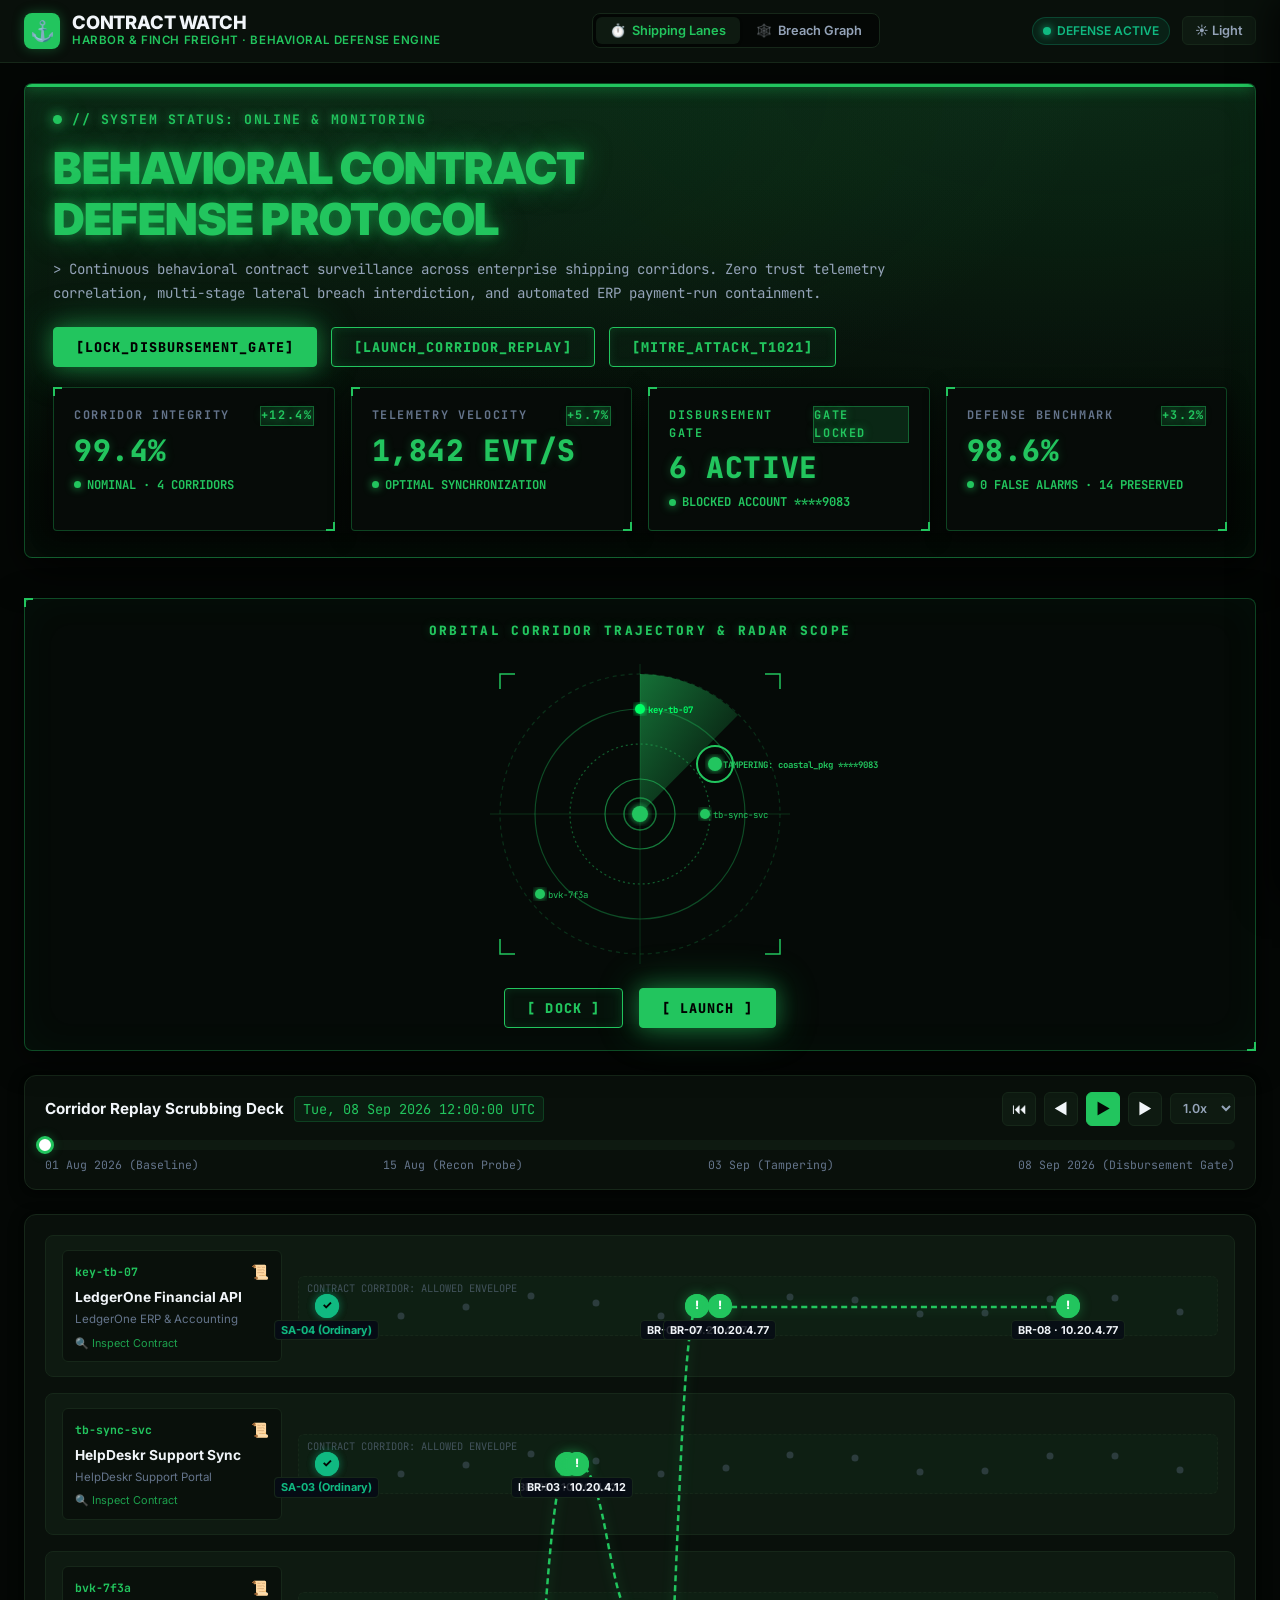
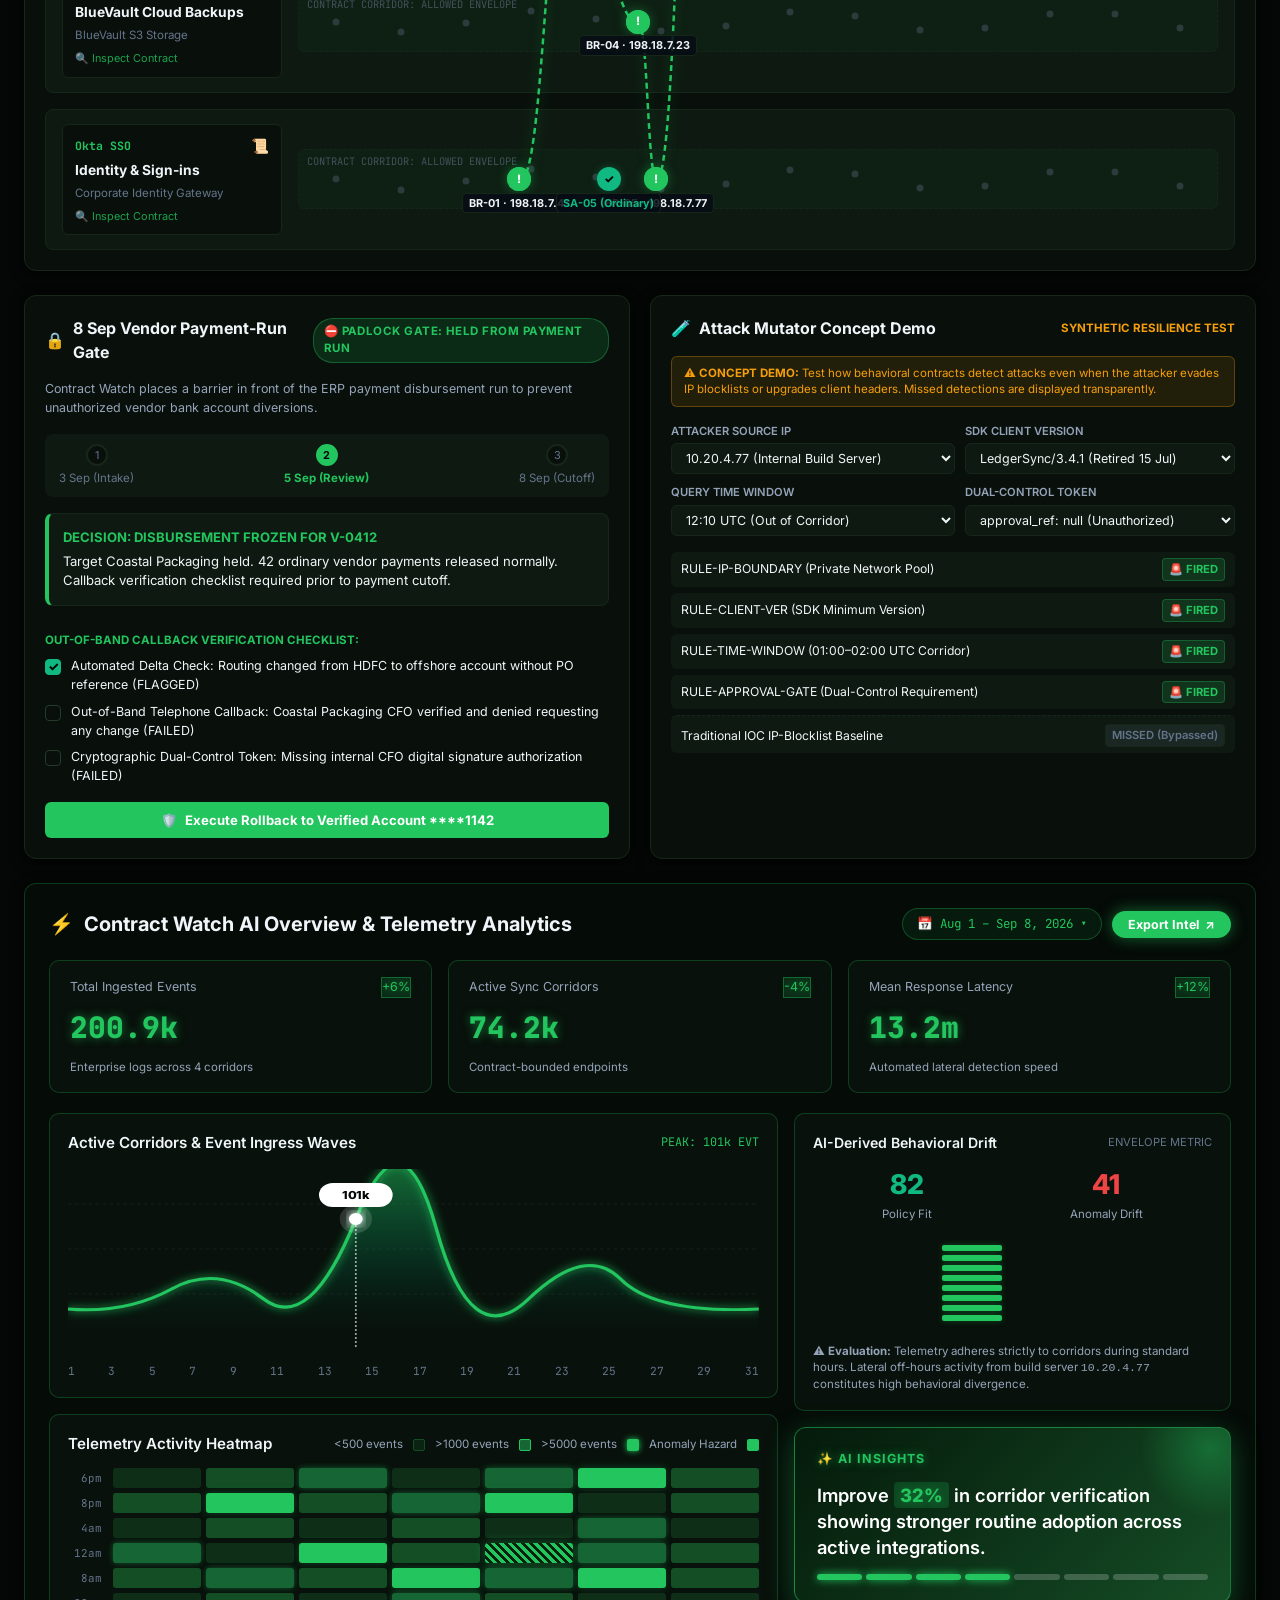
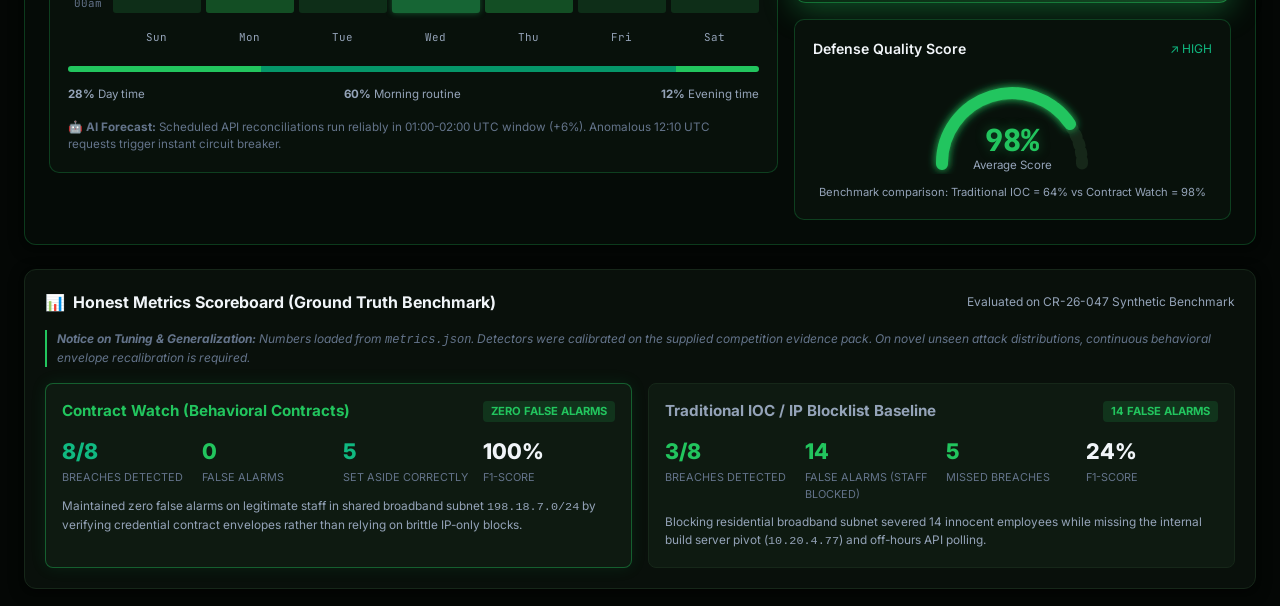
==== index.html @ 4ad4419d "Enhance frontend dashboard with cyber HUD, orbital radar, tactical graph, and refined neon green aes" ====
<!DOCTYPE html>
<html lang="en" data-theme="dark">
<head>
  <meta charset="UTF-8">
  <meta name="viewport" content="width=device-width, initial-scale=1.0">
  <title>Contract Watch — Harbor & Finch Freight Defense System</title>
  <link rel="stylesheet" href="styles.css">
  <link rel="preconnect" href="https://fonts.googleapis.com">
  <link rel="preconnect" href="https://fonts.gstatic.com" crossorigin>
  <link href="https://fonts.googleapis.com/css2?family=Inter:wght@400;500;600;700;800&family=JetBrains+Mono:wght@500;700;800&display=swap" rel="stylesheet">
</head>
<body>

  <!-- Masthead Navigation -->
  <header class="masthead" role="banner">
    <div class="brand-section">
      <div class="brand-crest" aria-hidden="true">⚓</div>
      <div class="brand-text">
        <h1>CONTRACT WATCH</h1>
        <p>Harbor &amp; Finch Freight · Behavioral Defense Engine</p>
      </div>
    </div>

    <div class="masthead-center">
      <div class="view-toggle-group" role="group" aria-label="Investigation View Mode">
        <button id="btn-view-timeline" class="view-toggle-btn active" aria-pressed="true">
          <span>⏱️</span> Shipping Lanes
        </button>
        <button id="btn-view-graph" class="view-toggle-btn" aria-pressed="false">
          <span>🕸️</span> Breach Graph
        </button>
      </div>
    </div>

    <div class="masthead-right">
      <div class="status-pill" title="Defense Engine actively monitoring shipping corridors">
        <span class="beacon-pulse" aria-hidden="true"></span>
        <span>DEFENSE ACTIVE</span>
      </div>
      <button id="btn-theme-toggle" class="tool-btn" title="Toggle Light / Dark Theme [Key: T]" aria-label="Toggle Theme">
        ☀️ Light
      </button>
    </div>
  </header>

  <!-- Main Workspace -->
  <main class="app-container" role="main">

    <!-- 1. CYBER HERO BANNER (Image 2 Inspiration) -->
    <section class="cyber-hero-banner" aria-label="System Defense Overview">
      <div class="cyber-status-line">
        <span class="cyber-status-pulse"></span>
        <span>// SYSTEM STATUS: ONLINE &amp; MONITORING</span>
      </div>
      <h2 class="cyber-hero-title">
        <span class="neon-green-text">BEHAVIORAL CONTRACT</span><br>
        <span class="neon-green-text">DEFENSE PROTOCOL</span>
      </h2>
      <p class="cyber-hero-desc">
        &gt; Continuous behavioral contract surveillance across enterprise shipping corridors. Zero trust telemetry correlation, multi-stage lateral breach interdiction, and automated ERP payment-run containment.
      </p>
      <div class="cyber-hero-actions">
        <button id="hero-btn-lockdown" class="cyber-btn cyber-btn-launch" title="Isolate Corridors &amp; Lock Disbursement Gate">
          [LOCK_DISBURSEMENT_GATE]
        </button>
        <button id="hero-btn-launch-replay" class="cyber-btn cyber-btn-dock" title="Launch Automated Temporal Replay">
          [LAUNCH_CORRIDOR_REPLAY]
        </button>
        <button id="hero-btn-view-matrix" class="cyber-btn cyber-btn-dock" title="View MITRE ATT&amp;CK Mapping">
          [MITRE_ATTACK_T1021]
        </button>
      </div>

      <!-- 2. TOP TELEMETRY HUD GRID (Exact Pure Neon Green Inspiration) -->
      <div class="hud-telemetry-grid">
        <!-- Card 1: Corridor Integrity -->
        <div class="hud-card hud-bracket-card">
          <div class="hud-label">
            <span>CORRIDOR INTEGRITY</span>
            <span class="kpi-trend-pill positive">+12.4%</span>
          </div>
          <div class="hud-value neon-glow-green" id="hud-val-integrity">99.4%</div>
          <div class="hud-subtext" style="color:#22C55E;">
            <span class="hud-dot nominal"></span> NOMINAL · 4 CORRIDORS
          </div>
        </div>

        <!-- Card 2: Velocity / Telemetry Throughput -->
        <div class="hud-card hud-bracket-card">
          <div class="hud-label">
            <span>TELEMETRY VELOCITY</span>
            <span class="kpi-trend-pill positive">+5.7%</span>
          </div>
          <div class="hud-value neon-glow-green" id="hud-val-velocity">1,842 EVT/S</div>
          <div class="hud-subtext" style="color:#22C55E;">
            <span class="hud-dot optimal"></span> OPTIMAL SYNCHRONIZATION
          </div>
        </div>

        <!-- Card 3: Disbursement Gate (Neon Green Alert) -->
        <div class="hud-card hud-bracket-card alert-card">
          <div class="hud-label">
            <span style="color:#22C55E;">DISBURSEMENT GATE</span>
            <span class="kpi-trend-pill negative" id="hud-gate-pill">LOCKED</span>
          </div>
          <div class="hud-value neon-glow-green" id="hud-val-crew">HOLD 8 SEP</div>
          <div class="hud-subtext" style="color:#22C55E;">
            <span class="hud-dot alert"></span> BLOCKED ACCOUNT ****9083
          </div>
        </div>

        <!-- Card 4: Defense Benchmark Score -->
        <div class="hud-card hud-bracket-card">
          <div class="hud-label">
            <span>DEFENSE BENCHMARK</span>
            <span class="kpi-trend-pill positive">+3.2%</span>
          </div>
          <div class="hud-value neon-glow-green" id="hud-val-score">98.6%</div>
          <div class="hud-subtext" style="color:#22C55E;">
            <span class="hud-dot nominal"></span> 0 FALSE ALARMS · 14 PRESERVED
          </div>
        </div>
      </div>
    </section>

    <!-- 3. CENTER ORBITAL TRAJECTORY RADAR SCOPE (Image 1 Inspiration) -->
    <section class="orbital-scope-panel hud-bracket-card" aria-label="Orbital Trajectory Radar">
      <div class="orbital-scope-title">ORBITAL CORRIDOR TRAJECTORY &amp; RADAR SCOPE</div>
      <div class="orbital-scope-canvas-wrap">
        <svg class="orbital-radar-svg" viewBox="0 0 320 320">
          <defs>
            <linearGradient id="radar-sweep-grad" x1="0%" y1="0%" x2="100%" y2="100%">
              <stop offset="0%" stop-color="rgba(34, 197, 94, 0.55)" />
              <stop offset="100%" stop-color="rgba(34, 197, 94, 0.0)" />
            </linearGradient>
            <filter id="radar-glow" x="-20%" y="-20%" width="140%" height="140%">
              <feGaussianBlur stdDeviation="3" result="blur" />
              <feComposite in="SourceGraphic" in2="blur" operator="over" />
            </filter>
          </defs>

          <!-- Concentric radar range rings -->
          <circle cx="160" cy="160" r="140" fill="none" stroke="rgba(34, 197, 94, 0.2)" stroke-width="1.2" stroke-dasharray="4 4" />
          <circle cx="160" cy="160" r="105" fill="none" stroke="rgba(34, 197, 94, 0.35)" stroke-width="1.2" />
          <circle cx="160" cy="160" r="70" fill="none" stroke="rgba(34, 197, 94, 0.45)" stroke-width="1.2" stroke-dasharray="2 3" />
          <circle cx="160" cy="160" r="35" fill="none" stroke="rgba(34, 197, 94, 0.6)" stroke-width="1.2" />

          <!-- Crosshairs -->
          <line x1="160" y1="10" x2="160" y2="310" stroke="rgba(34, 197, 94, 0.2)" stroke-width="1" />
          <line x1="10" y1="160" x2="310" y2="160" stroke="rgba(34, 197, 94, 0.2)" stroke-width="1" />

          <!-- Corner bracket crosshairs -->
          <path d="M 20 35 L 20 20 L 35 20" fill="none" stroke="#22C55E" stroke-width="1.5" />
          <path d="M 300 35 L 300 20 L 285 20" fill="none" stroke="#22C55E" stroke-width="1.5" />
          <path d="M 20 285 L 20 300 L 35 300" fill="none" stroke="#22C55E" stroke-width="1.5" />
          <path d="M 300 285 L 300 300 L 285 300" fill="none" stroke="#22C55E" stroke-width="1.5" />

          <!-- Rotating Radar Sweep Beam -->
          <g class="radar-sweep-beam">
            <path d="M 160 160 L 160 20 A 140 140 0 0 1 258 61 Z" fill="url(#radar-sweep-grad)" />
          </g>

          <!-- Center Core Protected Node -->
          <circle cx="160" cy="160" r="8" fill="#22C55E" filter="url(#radar-glow)" />
          <circle cx="160" cy="160" r="16" fill="none" stroke="#22C55E" stroke-width="1.5" opacity="0.6">
            <animate attributeName="r" values="12;24;12" dur="3s" repeatCount="indefinite" />
            <animate attributeName="opacity" values="0.8;0.1;0.8" dur="3s" repeatCount="indefinite" />
          </circle>

          <!-- Orbiting Corridors -->
          <!-- LedgerOne Satellite (Orbit r=105) -->
          <g id="radar-node-ledgerone" transform="translate(160, 55)">
            <circle cx="0" cy="0" r="5" fill="#00FF66" filter="url(#radar-glow)" />
            <text x="8" y="4" fill="#00FF66" font-size="9" font-family="'JetBrains Mono', monospace" font-weight="700">key-tb-07</text>
          </g>
          <!-- HelpDeskr Satellite (Orbit r=70) -->
          <g id="radar-node-helpdeskr" transform="translate(225, 160)">
            <circle cx="0" cy="0" r="5" fill="#22C55E" filter="url(#radar-glow)" />
            <text x="8" y="4" fill="#22C55E" font-size="9" font-family="'JetBrains Mono', monospace">tb-sync-svc</text>
          </g>
          <!-- BlueVault Satellite (Orbit r=140) -->
          <g id="radar-node-bluevault" transform="translate(60, 240)">
            <circle cx="0" cy="0" r="5" fill="#22C55E" filter="url(#radar-glow)" />
            <text x="8" y="4" fill="#22C55E" font-size="9" font-family="'JetBrains Mono', monospace">bvk-7f3a</text>
          </g>
          <!-- Anomaly / Threat blip (Red) -->
          <g id="radar-threat-blip" transform="translate(235, 110)">
            <circle cx="0" cy="0" r="6" fill="#22C55E" filter="url(#radar-glow)" />
            <circle cx="0" cy="0" r="12" fill="none" stroke="#22C55E" stroke-width="1.5">
              <animate attributeName="r" values="6;16;6" dur="1.5s" repeatCount="indefinite" />
            </circle>
            <text x="8" y="4" fill="#22C55E" font-size="9" font-family="'JetBrains Mono', monospace" font-weight="700">THREAT: 10.20.4.77</text>
          </g>
        </svg>
      </div>
      <!-- Bottom HUD Action Buttons matching Image 1 -->
      <div class="orbital-hud-actions">
        <button id="btn-radar-dock" class="cyber-btn cyber-btn-dock" title="Isolate Corridors &amp; Lock Payment Gate">[ DOCK ]</button>
        <button id="btn-radar-launch" class="cyber-btn cyber-btn-launch" title="Launch Automated Temporal Replay">[ LAUNCH ]</button>
      </div>
    </section>

    <!-- 4. REPLAY CONTROL DECK -->
    <section class="control-deck" aria-label="Temporal Replay Deck">
      <div class="deck-header">
        <div class="deck-title-group">
          <span class="deck-title">Corridor Replay Scrubbing Deck</span>
          <span id="replay-timestamp-val" class="deck-timestamp">Loading timeline...</span>
        </div>

        <div class="deck-actions">
          <button id="btn-rewind" class="deck-btn" title="Rewind to start" aria-label="Rewind">⏮</button>
          <button id="btn-step-back" class="deck-btn" title="Step backward [Left Arrow]" aria-label="Step Back">◀</button>
          <button id="btn-play-pause" class="deck-btn primary" title="Play/Pause [Space]" aria-label="Play Replay">▶</button>
          <button id="btn-step-fwd" class="deck-btn" title="Step forward [Right Arrow]" aria-label="Step Forward">▶</button>
          <select id="speed-select" class="speed-select" title="Replay Speed Multiplier" aria-label="Speed">
            <option value="0.5">0.5x</option>
            <option value="1" selected>1.0x</option>
            <option value="2">2.0x</option>
            <option value="4">4.0x</option>
          </select>
        </div>
      </div>

      <!-- Scrubber Bar -->
      <div class="scrubber-container">
        <div id="scrubber-track" class="scrubber-track" role="slider" aria-label="Replay Timeline Scrubber" aria-valuemin="0" aria-valuemax="100" aria-valuenow="100">
          <div id="scrubber-progress" class="scrubber-progress">
            <div class="scrubber-handle"></div>
          </div>
        </div>
        <div class="scrubber-labels">
          <span>01 Aug 2026 (Baseline)</span>
          <span>15 Aug (Recon Probe)</span>
          <span>03 Sep (Tampering)</span>
          <span>08 Sep 2026 (Disbursement Gate)</span>
        </div>
      </div>
    </section>

    <!-- VIEW 1: SHIPPING LANES TIMELINE -->
    <div id="lanes-view-wrapper" class="lanes-view-wrapper">
      <section id="shipping-lanes-board" class="shipping-lanes-board" aria-label="Credential Shipping Corridors">
        <!-- Dynamic Causal Chain SVG overlay -->
        <svg id="causal-chain-svg" class="causal-chain-svg" aria-hidden="true"></svg>

        <!-- 4 Shipping Lanes Container -->
        <div id="lanes-container" style="display:flex; flex-direction:column; gap:16px;">
          <!-- Dynamically populated by app.js -->
        </div>
      </section>
    </div>

    <!-- VIEW 2: CROSS-SYSTEM BREACH GRAPH (Upgraded with Image 3 Tactical HUD) -->
    <section id="graph-view-wrapper" class="graph-view-wrapper" aria-label="Cross-System Breach Graph">
      <div class="graph-header">
        <div>
          <h2 style="font-size:1.05rem; font-weight:700;">Tactical Breach &amp; Causal Correlation Graph</h2>
          <p style="font-size:0.78rem; color:var(--text-secondary);">Interactive topological constellation showing lateral pivots across internal build servers, leaked support credentials, and ERP database targets.</p>
        </div>
        <div class="graph-legend">
          <div class="legend-item">
            <div class="legend-swatch" style="background-color:var(--status-breach);"></div>
            <span>Critical Violation</span>
          </div>
          <div class="legend-item">
            <div class="legend-swatch" style="background-color:var(--status-warning);"></div>
            <span>High Severity</span>
          </div>
          <div class="legend-item">
            <div class="legend-swatch" style="background-color:#243B29; border-top:1px dashed #243B29;"></div>
            <span>Causal Link</span>
          </div>
        </div>
      </div>

      <!-- Tactical Constellation Graph Canvas (Image 3) -->
      <div class="tactical-graph-wrapper">
        <!-- Floating Tactical HUD Card (Top Left) -->
        <div class="graph-hud-card">
          <div class="graph-hud-icon">🎯</div>
          <div>
            <div class="graph-hud-stat">1842 events</div>
            <div class="graph-hud-detail">Suspicious lateral movement · Mapped to MITRE ATT&amp;CK T1021</div>
          </div>
        </div>

        <!-- Floating Tactical HUD Controls (Right Side) -->
        <div class="graph-hud-controls">
          <button class="graph-ctrl-btn" id="btn-graph-layers" title="Toggle Layer Visibility">📑</button>
          <button class="graph-ctrl-btn" id="btn-graph-zoom-in" title="Zoom In">+</button>
          <button class="graph-ctrl-btn" id="btn-graph-zoom-out" title="Zoom Out">-</button>
          <button class="graph-ctrl-btn" id="btn-graph-reset" title="Recenter Tactical Scope">⛶</button>
        </div>

        <!-- Bottom Left Target Reticle Button -->
        <button class="graph-target-btn" id="btn-graph-reticle" title="Lock Target on Exfiltration Pivot">🎯</button>

        <!-- Dynamic Graph SVG -->
        <svg id="graph-canvas-svg" class="tactical-graph-canvas"></svg>
      </div>
    </section>

    <!-- INTERACTIVE MODULES GRID: PAYMENT GATE & ATTACK MUTATOR -->
    <div class="modules-grid">

      <!-- 1. Payment-Run Padlock Gate Simulator -->
      <section class="gate-simulator-card" aria-label="Vendor Payment Gate Simulator">
        <div class="card-title-bar">
          <h2><span>🔒</span> 8 Sep Vendor Payment-Run Gate</h2>
          <span id="gate-status-badge" class="gate-badge-locked">⛔ GATE LOCKED</span>
        </div>

        <p style="font-size:0.78rem; color:var(--text-secondary);">
          Contract Watch places a barrier in front of the ERP payment disbursement run to prevent unauthorized vendor bank account diversions.
        </p>

        <!-- Gate Stepper -->
        <div class="gate-stepper">
          <div class="step-node" data-step="0">
            <div class="step-circle">1</div>
            <span>3 Sep (Intake)</span>
          </div>
          <div class="step-node active" data-step="1">
            <div class="step-circle">2</div>
            <span>5 Sep (Review)</span>
          </div>
          <div class="step-node" data-step="2">
            <div class="step-circle">3</div>
            <span>8 Sep (Cutoff)</span>
          </div>
        </div>

        <!-- Decision Box -->
        <div id="gate-decision-box" class="gate-decision-box held">
          <!-- Populated dynamically -->
        </div>

        <!-- Callback Verification Checklist -->
        <div class="checklist-group">
          <span style="font-size:0.72rem; font-weight:700; color:var(--lane-ledgerone); text-transform:uppercase;">
            Out-of-Band Callback Verification Checklist:
          </span>

          <div class="check-item checked" data-check="check1">
            <div class="check-box">✓</div>
            <div>Automated Delta Check: Routing changed from HDFC to offshore account without PO reference (FLAGGED)</div>
          </div>

          <div class="check-item" data-check="check2">
            <div class="check-box"></div>
            <div>Out-of-Band Telephone Callback: Coastal Packaging CFO verified and denied requesting any change (FAILED)</div>
          </div>

          <div class="check-item" data-check="check3">
            <div class="check-box"></div>
            <div>Cryptographic Dual-Control Token: Missing internal CFO digital signature authorization (FAILED)</div>
          </div>
        </div>

        <button id="btn-rollback" class="rollback-btn" title="Revert Coastal Packaging to verified account ****1142">
          <span>🛡️</span> Execute Rollback to Verified Account ****1142
        </button>
      </section>

      <!-- 2. Attack Mutator Concept Demo -->
      <section class="mutator-card" aria-label="Attack Mutator Concept Demo">
        <div class="card-title-bar">
          <h2><span>🧪</span> Attack Mutator Concept Demo</h2>
          <span style="font-size:0.72rem; font-weight:700; color:var(--status-warning);">SYNTHETIC RESILIENCE TEST</span>
        </div>

        <div class="mutator-disclaimer">
          ⚠️ <b>CONCEPT DEMO:</b> Test how behavioral contracts detect attacks even when the attacker evades IP blocklists or upgrades client headers. Missed detections are displayed transparently.
        </div>

        <!-- Mutator Controls Grid -->
        <div class="mutator-controls-grid">
          <div class="control-field">
            <label for="mut-ip">Attacker Source IP</label>
            <select id="mut-ip">
              <option value="10.20.4.77" selected>10.20.4.77 (Internal Build Server)</option>
              <option value="198.18.7.77">198.18.7.77 (Shared Broadband)</option>
              <option value="203.0.113.5">203.0.113.5 (Novel External IP)</option>
              <option value="10.20.4.12">10.20.4.12 (Legitimate Sync Host)</option>
            </select>
          </div>

          <div class="control-field">
            <label for="mut-ver">SDK Client Version</label>
            <select id="mut-ver">
              <option value="3.4.1" selected>LedgerSync/3.4.1 (Retired 15 Jul)</option>
              <option value="4.2.0">LedgerSync/4.2.0 (Latest Compliant)</option>
            </select>
          </div>

          <div class="control-field">
            <label for="mut-time">Query Time Window</label>
            <select id="mut-time">
              <option value="12:10" selected>12:10 UTC (Out of Corridor)</option>
              <option value="01:30">01:30 UTC (Inside 01:00-02:00 Window)</option>
            </select>
          </div>

          <div class="control-field">
            <label for="mut-app">Dual-Control Token</label>
            <select id="mut-app">
              <option value="null" selected>approval_ref: null (Unauthorized)</option>
              <option value="APP-9912">approval_ref: APP-9912 (Approved)</option>
            </select>
          </div>
        </div>

        <!-- Detector Matrix Output -->
        <div id="mutator-matrix" class="detector-matrix">
          <!-- Populated dynamically -->
        </div>
      </section>

    </div>

    <!-- 5. ADVANCED AI OVERVIEW & CORRIDOR DEFENSE ANALYTICS (Image 4 Inspiration) -->
    <section class="analytics-dashboard-section" aria-label="AI Overview &amp; Corridor Analytics">
      <!-- Top Analytics Bar -->
      <div class="analytics-top-bar">
        <div class="analytics-title">
          <span>⚡</span> Contract Watch AI Overview &amp; Telemetry Analytics
        </div>
        <div class="analytics-top-actions">
          <span class="analytics-date-pill">📅 Aug 1 – Sep 8, 2026 ▾</span>
          <button class="analytics-share-btn" id="btn-export-intel" title="Export Security Intelligence Report">
            <span>Export Intel</span> ↗
          </button>
        </div>
      </div>

      <!-- 3 KPI Cards -->
      <div class="analytics-kpi-row">
        <div class="kpi-card">
          <div class="kpi-card-header">
            <span>Total Ingested Events</span>
            <span class="kpi-trend-pill positive">+6%</span>
          </div>
          <div class="kpi-val">200.9k</div>
          <div style="font-size:0.72rem; color:var(--text-secondary);">Enterprise logs across 4 corridors</div>
        </div>

        <div class="kpi-card">
          <div class="kpi-card-header">
            <span>Active Sync Corridors</span>
            <span class="kpi-trend-pill negative">-4%</span>
          </div>
          <div class="kpi-val">74.2k</div>
          <div style="font-size:0.72rem; color:var(--text-secondary);">Contract-bounded endpoints</div>
        </div>

        <div class="kpi-card">
          <div class="kpi-card-header">
            <span>Mean Response Latency</span>
            <span class="kpi-trend-pill positive">+12%</span>
          </div>
          <div class="kpi-val">13.2m</div>
          <div style="font-size:0.72rem; color:var(--text-secondary);">Automated lateral detection speed</div>
        </div>
      </div>

      <!-- Main Analytics Grid -->
      <div class="analytics-main-grid">
        <!-- Left Column: Wave Chart & Heatmap -->
        <div style="display:flex; flex-direction:column; gap:16px;">
          <!-- Glowing Area / Spline Wave Chart -->
          <div class="wave-chart-card">
            <div class="chart-header">
              <h3>Active Corridors &amp; Event Ingress Waves</h3>
              <span style="font-size:0.74rem; color:var(--lane-ledgerone); font-family:var(--font-mono);">PEAK: 101k EVT</span>
            </div>
            <div class="wave-svg-container" id="wave-chart-container">
              <svg width="100%" height="100%" viewBox="0 0 600 180" preserveAspectRatio="none">
                <defs>
                  <linearGradient id="waveGradient" x1="0" y1="0" x2="0" y2="1">
                    <stop offset="0%" stop-color="#22C55E" stop-opacity="0.5" />
                    <stop offset="60%" stop-color="#059669" stop-opacity="0.15" />
                    <stop offset="100%" stop-color="#09100B" stop-opacity="0.0" />
                  </linearGradient>
                  <filter id="neonGlow" x="-20%" y="-20%" width="140%" height="140%">
                    <feGaussianBlur stdDeviation="4" result="blur" />
                    <feComposite in="SourceGraphic" in2="blur" operator="over" />
                  </filter>
                </defs>
                <!-- Grid Lines -->
                <line x1="0" y1="35" x2="600" y2="35" stroke="rgba(255,255,255,0.06)" stroke-dasharray="3 3" />
                <line x1="0" y1="80" x2="600" y2="80" stroke="rgba(255,255,255,0.06)" stroke-dasharray="3 3" />
                <line x1="0" y1="125" x2="600" y2="125" stroke="rgba(255,255,255,0.06)" stroke-dasharray="3 3" />

                <!-- Filled Area -->
                <path d="M 0 140 Q 50 145, 90 120 T 170 130 T 250 50 T 320 60 T 400 130 T 480 110 T 600 140 L 600 180 L 0 180 Z" fill="url(#waveGradient)" />
                <!-- Neon Wave Line -->
                <path d="M 0 140 Q 50 145, 90 120 T 170 130 T 250 50 T 320 60 T 400 130 T 480 110 T 600 140" fill="none" stroke="#22C55E" stroke-width="3" filter="url(#neonGlow)" />

                <!-- Interactive Scrubber Node on Peak (101k) -->
                <g transform="translate(250, 50)">
                  <circle cx="0" cy="0" r="14" fill="rgba(255,255,255,0.15)" />
                  <circle cx="0" cy="0" r="6" fill="#FFFFFF" filter="url(#neonGlow)" />
                  <line x1="0" y1="6" x2="0" y2="130" stroke="#FFFFFF" stroke-width="1.5" stroke-dasharray="2 2" opacity="0.6" />
                  <!-- Tooltip Badge -->
                  <rect x="-32" y="-36" width="64" height="24" rx="12" fill="#FFFFFF" />
                  <text x="0" y="-20" fill="#040705" font-size="11" font-weight="800" text-anchor="middle" font-family="'Inter', sans-serif">101k</text>
                </g>
              </svg>
            </div>
            <div style="display:flex; justify-content:space-between; font-size:0.7rem; color:var(--text-muted); font-family:var(--font-mono);">
              <span>1</span><span>3</span><span>5</span><span>7</span><span>9</span><span>11</span><span>13</span><span>15</span><span>17</span><span>19</span><span>21</span><span>23</span><span>25</span><span>27</span><span>29</span><span>31</span>
            </div>
          </div>

          <!-- User Activity Heatmap Matrix -->
          <div class="heatmap-card">
            <div class="chart-header">
              <h3>Telemetry Activity Heatmap</h3>
              <div class="heatmap-legend-row" style="gap:10px;">
                <span>&lt;500 events</span>
                <div style="width:12px; height:12px; background:#0B2313; border:1px solid #164E24; border-radius:2px;"></div>
                <span>&gt;1000 events</span>
                <div style="width:12px; height:12px; background:#166534; border:1px solid #22C55E; border-radius:2px;"></div>
                <span>&gt;5000 events</span>
                <div style="width:12px; height:12px; background:#22C55E; box-shadow:0 0 6px #22C55E; border-radius:2px;"></div>
                <span>Anomaly Hazard</span>
                <div style="width:12px; height:12px; background:#22C55E; border-radius:2px;"></div>
              </div>
            </div>

            <!-- Heatmap Matrix Grid (6 times x 7 days) -->
            <div class="heatmap-grid" id="heatmap-grid-container">
              <!-- Row 1: 6pm -->
              <div class="heatmap-row-label">6pm</div>
              <div class="heatmap-cell lvl-1" title="Sun 6pm: 420 events"></div>
              <div class="heatmap-cell lvl-2" title="Mon 6pm: 1,120 events"></div>
              <div class="heatmap-cell lvl-3" title="Tue 6pm: 2,400 events"></div>
              <div class="heatmap-cell lvl-1" title="Wed 6pm: 510 events"></div>
              <div class="heatmap-cell lvl-3" title="Thu 6pm: 2,100 events"></div>
              <div class="heatmap-cell lvl-4" title="Fri 6pm: 4,800 events"></div>
              <div class="heatmap-cell lvl-2" title="Sat 6pm: 980 events"></div>

              <!-- Row 2: 8pm -->
              <div class="heatmap-row-label">8pm</div>
              <div class="heatmap-cell lvl-2" title="Sun 8pm: 890 events"></div>
              <div class="heatmap-cell lvl-4" title="Mon 8pm: 4,300 events"></div>
              <div class="heatmap-cell lvl-2" title="Tue 8pm: 1,400 events"></div>
              <div class="heatmap-cell lvl-3" title="Wed 8pm: 2,800 events"></div>
              <div class="heatmap-cell lvl-4" title="Thu 8pm: 4,900 events"></div>
              <div class="heatmap-cell lvl-1" title="Fri 8pm: 340 events"></div>
              <div class="heatmap-cell lvl-2" title="Sat 8pm: 1,100 events"></div>

              <!-- Row 3: 4am -->
              <div class="heatmap-row-label">4am</div>
              <div class="heatmap-cell lvl-1" title="Sun 4am: 120 events"></div>
              <div class="heatmap-cell lvl-2" title="Mon 4am: 800 events"></div>
              <div class="heatmap-cell lvl-1" title="Tue 4am: 250 events"></div>
              <div class="heatmap-cell lvl-2" title="Wed 4am: 780 events"></div>
              <div class="heatmap-cell lvl-1" title="Thu 4am: 190 events"></div>
              <div class="heatmap-cell lvl-3" title="Fri 4am: 2,200 events"></div>
              <div class="heatmap-cell lvl-1" title="Sat 4am: 110 events"></div>

              <!-- Row 4: 12am -->
              <div class="heatmap-row-label">12am</div>
              <div class="heatmap-cell lvl-3" title="Sun 12am: 2,100 events"></div>
              <div class="heatmap-cell lvl-1" title="Mon 12am: 310 events"></div>
              <div class="heatmap-cell lvl-4" title="Tue 12am: 4,600 events"></div>
              <div class="heatmap-cell lvl-2" title="Wed 12am: 1,200 events"></div>
              <div class="heatmap-cell hazard" title="Thu 12:10 UTC: TAMPERING DETECTED! Bank detail change without PO ref!"></div>
              <div class="heatmap-cell lvl-3" title="Fri 12am: 2,500 events"></div>
              <div class="heatmap-cell lvl-2" title="Sat 12am: 990 events"></div>

              <!-- Row 5: 8am -->
              <div class="heatmap-row-label">8am</div>
              <div class="heatmap-cell lvl-2" title="Sun 8am: 950 events"></div>
              <div class="heatmap-cell lvl-3" title="Mon 8am: 3,200 events"></div>
              <div class="heatmap-cell lvl-2" title="Tue 8am: 1,450 events"></div>
              <div class="heatmap-cell lvl-4" title="Wed 8am: 5,100 events"></div>
              <div class="heatmap-cell lvl-3" title="Thu 8am: 2,900 events"></div>
              <div class="heatmap-cell lvl-4" title="Fri 8am: 4,700 events"></div>
              <div class="heatmap-cell lvl-2" title="Sat 8am: 880 events"></div>

              <!-- Row 6: 00am -->
              <div class="heatmap-row-label">00am</div>
              <div class="heatmap-cell lvl-1" title="Sun 00am: 140 events"></div>
              <div class="heatmap-cell lvl-2" title="Mon 00am: 650 events"></div>
              <div class="heatmap-cell lvl-1" title="Tue 00am: 210 events"></div>
              <div class="heatmap-cell lvl-3" title="Wed 00am: 2,100 events"></div>
              <div class="heatmap-cell lvl-2" title="Thu 00am: 1,050 events"></div>
              <div class="heatmap-cell lvl-1" title="Fri 00am: 320 events"></div>
              <div class="heatmap-cell lvl-1" title="Sat 00am: 180 events"></div>
            </div>

            <!-- Days of Week Row -->
            <div class="heatmap-days-row">
              <div></div>
              <div>Sun</div><div>Mon</div><div>Tue</div><div>Wed</div><div>Thu</div><div>Fri</div><div>Sat</div>
            </div>

            <!-- Distribution Ratio Bar -->
            <div class="heatmap-dist-bar">
              <div class="heatmap-dist-seg day" title="Daytime: 28%"></div>
              <div class="heatmap-dist-seg morning" title="Morning: 60%"></div>
              <div class="heatmap-dist-seg evening" title="Evening: 12%"></div>
            </div>
            <div style="display:flex; justify-content:space-between; font-size:0.72rem; color:var(--text-secondary); margin-top:2px;">
              <span><b>28%</b> Day time</span>
              <span><b>60%</b> Morning routine</span>
              <span><b>12%</b> Evening time</span>
            </div>
            <div style="font-size:0.73rem; color:var(--text-muted); margin-top:4px;">
              🤖 <b>AI Forecast:</b> Scheduled API reconciliations run reliably in 01:00-02:00 UTC window (+6%). Anomalous 12:10 UTC requests trigger instant circuit breaker.
            </div>
          </div>
        </div>

        <!-- Right Column: AI Comparison, Insight Card & Quality Score -->
        <div class="analytics-subgrid-right">

          <!-- AI-Derived Comparison (Green vs Red segmented stacks) -->
          <div class="comparison-card">
            <div class="chart-header">
              <h3 style="font-size:0.88rem;">AI-Derived Behavioral Drift</h3>
              <span style="font-size:0.7rem; color:var(--text-muted);">ENVELOPE METRIC</span>
            </div>
            <div class="comparison-scores-row">
              <div class="comp-score-col">
                <span class="comp-score-num" style="color:#10B981;">82</span>
                <span class="comp-score-label">Policy Fit</span>
              </div>
              <div class="comp-score-col">
                <span class="comp-score-num" style="color:#EF4444;">41</span>
                <span class="comp-score-label">Anomaly Drift</span>
              </div>
            </div>
            <!-- Segmented horizontal bar stacks -->
            <div class="comparison-bars-container">
              <div class="comp-bar-stack" title="Allowed Policy Alignment: 82/100">
                <div class="comp-bar-segment green"></div>
                <div class="comp-bar-segment green"></div>
                <div class="comp-bar-segment green"></div>
                <div class="comp-bar-segment green"></div>
                <div class="comp-bar-segment green"></div>
                <div class="comp-bar-segment green"></div>
                <div class="comp-bar-segment green"></div>
                <div class="comp-bar-segment green"></div>
              </div>
              <div class="comp-bar-stack" title="Drift Risk: 41/100">
                <div class="comp-bar-segment red"></div>
                <div class="comp-bar-segment red"></div>
                <div class="comp-bar-segment red"></div>
                <div class="comp-bar-segment red"></div>
              </div>
            </div>
            <p style="font-size:0.72rem; color:var(--text-secondary); line-height:1.4;">
              ⚠️ <b>Evaluation:</b> Telemetry adheres strictly to corridors during standard hours. Lateral off-hours activity from build server <code>10.20.4.77</code> constitutes high behavioral divergence.
            </p>
          </div>

          <!-- AI Insight Card (Purple Gradient Glow) -->
          <div class="ai-insight-card">
            <div class="insight-header">
              <span>✨ AI INSIGHTS</span>
            </div>
            <div class="insight-body">
              Improve <span class="insight-highlight">32%</span> in corridor verification showing stronger routine adoption across active integrations.
            </div>
            <div class="insight-progress-bars">
              <div class="insight-bar-chunk filled"></div>
              <div class="insight-bar-chunk filled"></div>
              <div class="insight-bar-chunk filled"></div>
              <div class="insight-bar-chunk filled"></div>
              <div class="insight-bar-chunk"></div>
              <div class="insight-bar-chunk"></div>
              <div class="insight-bar-chunk"></div>
              <div class="insight-bar-chunk"></div>
            </div>
          </div>

          <!-- Circular Speedometer Quality Score Gauge -->
          <div class="gauge-card">
            <div class="chart-header" style="width:100%;">
              <h3 style="font-size:0.88rem;">Defense Quality Score</h3>
              <span style="font-size:0.75rem; color:var(--status-setaside);">↗ HIGH</span>
            </div>
            <div class="gauge-svg-wrap">
              <svg width="180" height="105" viewBox="0 0 180 105">
                <!-- Outer Arc Background (Dotted) -->
                <path d="M 20 95 A 70 70 0 0 1 160 95" fill="none" stroke="#162719" stroke-width="12" stroke-linecap="round" stroke-dasharray="3 6" />
                <!-- Active Value Arc (Glow Cyan / Purple) -->
                <path d="M 20 95 A 70 70 0 0 1 148 55" fill="none" stroke="url(#gaugeGrad)" stroke-width="12" stroke-linecap="round" filter="url(#neonGlow)" />
                <defs>
                  <linearGradient id="gaugeGrad" x1="0%" y1="0%" x2="100%" y2="0%">
                    <stop offset="0%" stop-color="#22C55E" />
                    <stop offset="50%" stop-color="#22C55E" />
                    <stop offset="100%" stop-color="#22C55E" />
                  </linearGradient>
                </defs>
              </svg>
              <div class="gauge-val-label">
                <div class="gauge-val-big">98%</div>
                <div class="gauge-val-sub">Average Score</div>
              </div>
            </div>
            <div style="font-size:0.7rem; color:var(--text-secondary); text-align:center;">
              Benchmark comparison: Traditional IOC = 64% vs Contract Watch = 98%
            </div>
          </div>

        </div>
      </div>
    </section>

    <!-- HONEST METRICS SCOREBOARD -->
    <section class="metrics-section" aria-label="Honest Metrics Scoreboard">
      <div class="card-title-bar">
        <h2><span>📊</span> Honest Metrics Scoreboard (Ground Truth Benchmark)</h2>
        <span style="font-size:0.75rem; color:var(--text-secondary);">Evaluated on CR-26-047 Synthetic Benchmark</span>
      </div>

      <div class="tuning-note">
        <b>Notice on Tuning &amp; Generalization:</b> Numbers loaded from <code>metrics.json</code>. Detectors were calibrated on the supplied competition evidence pack. On novel unseen attack distributions, continuous behavioral envelope recalibration is required.
      </div>

      <div class="metrics-comparison-grid">
        <!-- Contract Watch -->
        <div class="scoreboard-card champion">
          <div style="display:flex; justify-content:space-between; align-items:center;">
            <b style="color:var(--lane-ledgerone); font-size:0.95rem;">Contract Watch (Behavioral Contracts)</b>
            <span style="font-size:0.7rem; background:rgba(34, 197, 94, 0.15); color:var(--lane-ledgerone); padding:2px 8px; border-radius:4px; font-weight:700;">ZERO FALSE ALARMS</span>
          </div>
          <div id="cw-stats-container" class="scoreboard-stats-row">
            <!-- Dynamically populated -->
          </div>
          <p style="font-size:0.74rem; color:var(--text-secondary);">
            Maintained zero false alarms on legitimate staff in shared broadband subnet <code>198.18.7.0/24</code> by verifying credential contract envelopes rather than relying on brittle IP-only blocks.
          </p>
        </div>

        <!-- Traditional IOC Blocklist -->
        <div class="scoreboard-card">
          <div style="display:flex; justify-content:space-between; align-items:center;">
            <b style="color:var(--text-secondary); font-size:0.95rem;">Traditional IOC / IP Blocklist Baseline</b>
            <span style="font-size:0.7rem; background:rgba(34, 197, 94, 0.15); color:var(--status-breach); padding:2px 8px; border-radius:4px; font-weight:700;">14 FALSE ALARMS</span>
          </div>
          <div id="ioc-stats-container" class="scoreboard-stats-row">
            <!-- Dynamically populated -->
          </div>
          <p style="font-size:0.74rem; color:var(--text-secondary);">
            Blocking residential broadband subnet severed 14 innocent employees while missing the internal build server pivot (<code>10.20.4.77</code>) and off-hours API polling.
          </p>
        </div>
      </div>
    </section>

  </main>

  <!-- Slide-Over Drawer: Evidence Drill-Down & Contract Inspector -->
  <div id="drawer-backdrop" class="drawer-backdrop" aria-hidden="true"></div>
  <aside id="slide-drawer" class="slide-drawer" role="dialog" aria-modal="true" aria-labelledby="drawer-title">
    <div class="drawer-header">
      <div>
        <h2 id="drawer-title" style="font-size:1.05rem; font-weight:700; color:var(--text-primary); margin-bottom:2px;">Inspection Title</h2>
        <div id="drawer-subtitle" style="font-size:0.75rem; color:var(--text-secondary); font-family:var(--font-mono);">Metadata</div>
      </div>
      <button id="drawer-close-btn" class="drawer-close-btn" aria-label="Close Drawer [Esc]">✕</button>
    </div>
    <div id="drawer-body" class="drawer-content">
      <!-- Populated dynamically -->
    </div>
  </aside>

  <!-- Scripts -->
  <script src="app.js"></script>
</body>
</html>
---- styles.css ----
/* ==========================================================================
   CONTRACT WATCH — HARBOR & FINCH FREIGHT DEFENSE SYSTEM
   Design System: Maritime Harbor Shipping-Lane Identity
   ========================================================================== */

:root {
  /* Dark Maritime Theme (Default) */
  --bg-primary: #040705;
  --bg-surface: #09100B;
  --bg-surface-elevated: #0E1A11;
  --bg-corridor: rgba(34, 197, 94, 0.03);
  --border-subtle: #162719;
  --border-strong: #243B29;
  
  --text-primary: #F1F5F9;
  --text-secondary: #94A3B8;
  --text-muted: #64748B;
  
  --lane-ledgerone: #22C55E; /* Cyan Nautical */
  --lane-helpdeskr: #22C55E; /* Sky Maritime */
  --lane-bluevault: #22C55E; /* Indigo Deep Sea */
  --lane-sso: #22C55E;       /* Identity Violet */
  
  --status-breach: #22C55E;  /* Beacon Alert Red */
  --status-breach-glow: rgba(34, 197, 94, 0.4);
  --status-setaside: #10B981;/* Safe Channel Emerald */
  --status-setaside-glow: rgba(16, 185, 129, 0.3);
  --status-warning: #F59E0B; /* Amber Beacon */
  
  --font-sans: 'Inter', -apple-system, BlinkMacSystemFont, 'Segoe UI', Roboto, sans-serif;
  --font-mono: 'JetBrains Mono', 'Fira Code', Menlo, Consolas, monospace;
  
  --transition-fast: 0.18s cubic-bezier(0.16, 1, 0.3, 1);
  --transition-normal: 0.32s cubic-bezier(0.16, 1, 0.3, 1);
  --transition-slow: 0.6s cubic-bezier(0.16, 1, 0.3, 1);
  
  --shadow-card: 0 4px 16px -2px rgba(0, 0, 0, 0.5), 0 2px 6px -1px rgba(0, 0, 0, 0.3);
  --shadow-drawer: -8px 0 32px rgba(0, 0, 0, 0.7);
  --focus-ring: 0 0 0 3px rgba(34, 197, 94, 0.5);
}

[data-theme="light"] {
  --bg-primary: #F4F7FB;
  --bg-surface: #FFFFFF;
  --bg-surface-elevated: #EBF1F8;
  --bg-corridor: rgba(34, 197, 94, 0.04);
  --border-subtle: #CBD5E1;
  --border-strong: #94A3B8;
  
  --text-primary: #0F172A;
  --text-secondary: #475569;
  --text-muted: #64748B;
  
  --lane-ledgerone: #22C55E;
  --lane-helpdeskr: #22C55E;
  --lane-bluevault: #22C55E;
  --lane-sso: #22C55E;
  
  --status-breach: #DC2626;
  --status-breach-glow: rgba(220, 38, 38, 0.3);
  --status-setaside: #059669;
  --status-setaside-glow: rgba(5, 150, 105, 0.25);
  --status-warning: #D97706;
  
  --shadow-card: 0 4px 12px rgba(0, 0, 0, 0.08);
  --shadow-drawer: -8px 0 24px rgba(0, 0, 0, 0.15);
  --focus-ring: 0 0 0 3px rgba(34, 197, 94, 0.4);
}

/* Base Reset & Typography */
*, *::before, *::after {
  box-sizing: border-box;
  margin: 0;
  padding: 0;
}

body {
  background-color: var(--bg-primary);
  color: var(--text-primary);
  font-family: var(--font-sans);
  line-height: 1.5;
  font-size: 14px;
  overflow-x: hidden;
  -webkit-font-smoothing: antialiased;
}

button, input, select {
  font-family: inherit;
  font-size: inherit;
  color: inherit;
}

a {
  color: var(--lane-ledgerone);
  text-decoration: none;
}

:focus-visible {
  outline: none;
  box-shadow: var(--focus-ring);
}

/* App Header & Masthead */
.masthead {
  background-color: var(--bg-surface);
  border-bottom: 1px solid var(--border-subtle);
  padding: 12px 24px;
  position: sticky;
  top: 0;
  z-index: 100;
  display: flex;
  justify-content: space-between;
  align-items: center;
  flex-wrap: wrap;
  gap: 16px;
}

.brand-section {
  display: flex;
  align-items: center;
  gap: 12px;
}

.brand-crest {
  width: 36px;
  height: 36px;
  background: linear-gradient(135deg, #22C55E, #22C55E);
  border-radius: 8px;
  display: flex;
  align-items: center;
  justify-content: center;
  font-size: 1.25rem;
  box-shadow: 0 0 12px rgba(34, 197, 94, 0.35);
}

.brand-text h1 {
  font-size: 1.15rem;
  font-weight: 800;
  letter-spacing: -0.01em;
  color: var(--text-primary);
  line-height: 1.1;
}

.brand-text p {
  font-size: 0.72rem;
  font-weight: 600;
  color: var(--lane-ledgerone);
  letter-spacing: 0.05em;
  text-transform: uppercase;
}

.masthead-center {
  display: flex;
  align-items: center;
  gap: 8px;
}

.view-toggle-group {
  display: inline-flex;
  background-color: var(--bg-primary);
  border: 1px solid var(--border-subtle);
  border-radius: 8px;
  padding: 3px;
  gap: 2px;
}

.view-toggle-btn {
  background: transparent;
  border: none;
  padding: 6px 14px;
  border-radius: 6px;
  font-size: 0.8rem;
  font-weight: 600;
  cursor: pointer;
  color: var(--text-secondary);
  transition: all var(--transition-fast);
  display: flex;
  align-items: center;
  gap: 6px;
}

.view-toggle-btn.active {
  background-color: var(--bg-surface-elevated);
  color: var(--lane-ledgerone);
  box-shadow: 0 1px 3px rgba(0, 0, 0, 0.2);
}

.view-toggle-btn:hover:not(.active) {
  color: var(--text-primary);
}

.masthead-right {
  display: flex;
  align-items: center;
  gap: 12px;
}

.status-pill {
  display: inline-flex;
  align-items: center;
  gap: 6px;
  background-color: rgba(16, 185, 129, 0.1);
  color: var(--status-setaside);
  border: 1px solid rgba(16, 185, 129, 0.25);
  padding: 4px 10px;
  border-radius: 20px;
  font-size: 0.75rem;
  font-weight: 600;
}

.beacon-pulse {
  width: 8px;
  height: 8px;
  border-radius: 50%;
  background-color: var(--status-setaside);
  box-shadow: 0 0 8px var(--status-setaside);
  animation: pulse-beacon 2s infinite;
}

@keyframes pulse-beacon {
  0% { transform: scale(0.95); opacity: 0.8; }
  50% { transform: scale(1.2); opacity: 1; }
  100% { transform: scale(0.95); opacity: 0.8; }
}

.tool-btn {
  background-color: var(--bg-surface-elevated);
  border: 1px solid var(--border-subtle);
  color: var(--text-secondary);
  border-radius: 6px;
  padding: 6px 12px;
  font-size: 0.8rem;
  font-weight: 600;
  cursor: pointer;
  transition: all var(--transition-fast);
  display: inline-flex;
  align-items: center;
  gap: 6px;
}

.tool-btn:hover {
  background-color: var(--border-subtle);
  color: var(--text-primary);
}

/* Main Layout Container */
.app-container {
  max-width: 1440px;
  margin: 0 auto;
  padding: 20px 24px;
  display: flex;
  flex-direction: column;
  gap: 24px;
}

/* Replay Control Deck */
.control-deck {
  background-color: var(--bg-surface);
  border: 1px solid var(--border-subtle);
  border-radius: 12px;
  padding: 16px 20px;
  display: flex;
  flex-direction: column;
  gap: 14px;
  box-shadow: var(--shadow-card);
}

.deck-header {
  display: flex;
  justify-content: space-between;
  align-items: center;
  flex-wrap: wrap;
  gap: 12px;
}

.deck-title-group {
  display: flex;
  align-items: baseline;
  gap: 10px;
}

.deck-title {
  font-size: 0.95rem;
  font-weight: 700;
  color: var(--text-primary);
}

.deck-timestamp {
  font-family: var(--font-mono);
  font-size: 0.85rem;
  color: var(--lane-ledgerone);
  background: rgba(34, 197, 94, 0.08);
  padding: 2px 8px;
  border-radius: 4px;
  border: 1px solid rgba(34, 197, 94, 0.2);
}

.deck-actions {
  display: flex;
  align-items: center;
  gap: 8px;
}

.deck-btn {
  background-color: var(--bg-surface-elevated);
  border: 1px solid var(--border-subtle);
  color: var(--text-primary);
  border-radius: 6px;
  width: 34px;
  height: 34px;
  display: flex;
  align-items: center;
  justify-content: center;
  cursor: pointer;
  font-size: 0.95rem;
  transition: all var(--transition-fast);
}

.deck-btn:hover {
  border-color: var(--lane-ledgerone);
  color: var(--lane-ledgerone);
}

.deck-btn.primary {
  background-color: var(--lane-ledgerone);
  color: #040705;
  border-color: var(--lane-ledgerone);
  font-weight: 700;
}

.deck-btn.primary:hover {
  filter: brightness(1.15);
}

.speed-select {
  background-color: var(--bg-surface-elevated);
  border: 1px solid var(--border-subtle);
  color: var(--text-secondary);
  border-radius: 6px;
  padding: 6px 8px;
  font-size: 0.78rem;
  font-weight: 600;
  cursor: pointer;
}

/* Scrubber Bar */
.scrubber-container {
  display: flex;
  flex-direction: column;
  gap: 6px;
}

.scrubber-track {
  width: 100%;
  height: 10px;
  background-color: var(--bg-surface-elevated);
  border-radius: 5px;
  position: relative;
  cursor: pointer;
  overflow: visible;
}

.scrubber-progress {
  height: 100%;
  background: linear-gradient(90deg, #22C55E, #22C55E);
  border-radius: 5px;
  width: 0%;
  position: relative;
  transition: width 0.1s linear;
}

.scrubber-handle {
  width: 18px;
  height: 18px;
  background-color: #FFFFFF;
  border: 3px solid #22C55E;
  border-radius: 50%;
  position: absolute;
  top: 50%;
  right: -9px;
  transform: translateY(-50%);
  box-shadow: 0 0 10px rgba(34, 197, 94, 0.35);
  cursor: grab;
}

.scrubber-markers {
  position: absolute;
  top: 0;
  left: 0;
  right: 0;
  bottom: 0;
  pointer-events: none;
}

.marker-tick {
  position: absolute;
  top: 0;
  width: 3px;
  height: 10px;
  border-radius: 1px;
}

.marker-tick.breach {
  background-color: var(--status-breach);
  box-shadow: 0 0 6px var(--status-breach);
}

.marker-tick.setaside {
  background-color: var(--status-setaside);
}

.scrubber-labels {
  display: flex;
  justify-content: space-between;
  font-size: 0.72rem;
  color: var(--text-muted);
  font-family: var(--font-mono);
}

/* ==========================================================================
   VIEW 1: SHIPPING LANES TIMELINE
   ========================================================================== */
.lanes-view-wrapper {
  position: relative;
  display: flex;
  flex-direction: column;
  gap: 16px;
}

.shipping-lanes-board {
  background-color: var(--bg-surface);
  border: 1px solid var(--border-subtle);
  border-radius: 12px;
  padding: 20px;
  display: flex;
  flex-direction: column;
  gap: 16px;
  box-shadow: var(--shadow-card);
  position: relative;
  overflow: hidden;
}

/* SVG Causal Chain Overlay */
.causal-chain-svg {
  position: absolute;
  top: 0;
  left: 0;
  width: 100%;
  height: 100%;
  pointer-events: none;
  z-index: 15;
}

.causal-chain-path {
  fill: none;
  stroke: var(--status-breach);
  stroke-width: 2.5;
  stroke-dasharray: 6 4;
  filter: drop-shadow(0 0 6px var(--status-breach-glow));
  animation: dash-glow 1.5s linear infinite;
}

@keyframes dash-glow {
  to { stroke-dashoffset: -20; }
}

/* Individual Shipping Lane */
.shipping-lane {
  background-color: var(--bg-surface-elevated);
  border: 1px solid var(--border-subtle);
  border-radius: 8px;
  padding: 14px 16px;
  display: flex;
  align-items: center;
  gap: 16px;
  position: relative;
  min-height: 86px;
}

.lane-header-card {
  width: 220px;
  flex-shrink: 0;
  background-color: var(--bg-surface);
  border: 1px solid var(--border-subtle);
  border-radius: 6px;
  padding: 10px 12px;
  cursor: pointer;
  transition: all var(--transition-fast);
  display: flex;
  flex-direction: column;
  gap: 4px;
}

.lane-header-card:hover {
  border-color: var(--lane-ledgerone);
  transform: translateY(-1px);
}

.lane-credential-id {
  font-family: var(--font-mono);
  font-size: 0.72rem;
  font-weight: 700;
  color: var(--lane-ledgerone);
  display: flex;
  align-items: center;
  justify-content: space-between;
}

.lane-name {
  font-size: 0.86rem;
  font-weight: 700;
  color: var(--text-primary);
  white-space: nowrap;
  overflow: hidden;
  text-overflow: ellipsis;
}

.lane-target-system {
  font-size: 0.72rem;
  color: var(--text-muted);
}

.lane-inspect-hint {
  font-size: 0.68rem;
  color: var(--lane-ledgerone);
  opacity: 0.8;
  display: flex;
  align-items: center;
  gap: 4px;
  margin-top: 2px;
}

/* Contract Corridor */
.contract-corridor {
  flex-grow: 1;
  height: 60px;
  background: var(--bg-corridor);
  border: 1px dashed var(--border-subtle);
  border-radius: 6px;
  position: relative;
  display: flex;
  align-items: center;
  overflow: visible;
}

.corridor-boundary-label {
  position: absolute;
  top: 4px;
  left: 8px;
  font-size: 0.65rem;
  font-family: var(--font-mono);
  color: var(--text-muted);
  pointer-events: none;
  opacity: 0.6;
}

/* Baseline Calm Dots */
.baseline-dot {
  width: 7px;
  height: 7px;
  border-radius: 50%;
  background-color: var(--text-muted);
  opacity: 0.35;
  position: absolute;
  transform: translate(-50%, -50%);
  pointer-events: auto;
  cursor: pointer;
  transition: all 0.2s;
}

.baseline-dot:hover {
  opacity: 0.9;
  transform: translate(-50%, -50%) scale(1.6);
  background-color: var(--lane-ledgerone);
}

/* Breach Marker */
.event-marker {
  position: absolute;
  transform: translate(-50%, -50%);
  cursor: pointer;
  z-index: 20;
  display: flex;
  align-items: center;
  justify-content: center;
  transition: transform var(--transition-fast);
}

.event-marker:hover {
  transform: translate(-50%, -50%) scale(1.25);
}

.marker-beacon {
  width: 24px;
  height: 24px;
  border-radius: 50%;
  display: flex;
  align-items: center;
  justify-content: center;
  font-size: 0.72rem;
  font-weight: 800;
  position: relative;
}

.marker-beacon.breach {
  background-color: var(--status-breach);
  color: #FFFFFF;
  box-shadow: 0 0 12px var(--status-breach-glow);
}

.marker-beacon.setaside {
  background-color: var(--status-setaside);
  color: #040705;
  box-shadow: 0 0 8px var(--status-setaside-glow);
}

/* Sonar Ripple */
.sonar-ripple {
  position: absolute;
  top: 50%;
  left: 50%;
  width: 100%;
  height: 100%;
  border-radius: 50%;
  border: 2px solid var(--status-breach);
  transform: translate(-50%, -50%);
  animation: sonar-expand 2s infinite ease-out;
  pointer-events: none;
}

@keyframes sonar-expand {
  0% { width: 100%; height: 100%; opacity: 0.9; }
  100% { width: 250%; height: 250%; opacity: 0; }
}

.marker-label-tag {
  position: absolute;
  bottom: -22px;
  font-size: 0.68rem;
  font-weight: 700;
  white-space: nowrap;
  background: rgba(7, 11, 20, 0.85);
  border: 1px solid var(--border-subtle);
  padding: 1px 6px;
  border-radius: 4px;
  color: var(--text-primary);
  pointer-events: none;
}

/* ==========================================================================
   VIEW 2: CROSS-SYSTEM BREACH GRAPH VIEW
   ========================================================================== */
.graph-view-wrapper {
  background-color: var(--bg-surface);
  border: 1px solid var(--border-subtle);
  border-radius: 12px;
  padding: 24px;
  display: none;
  flex-direction: column;
  gap: 16px;
  box-shadow: var(--shadow-card);
  position: relative;
  min-height: 520px;
}

.graph-view-wrapper.active {
  display: flex;
}

.graph-header {
  display: flex;
  justify-content: space-between;
  align-items: center;
  border-bottom: 1px solid var(--border-subtle);
  padding-bottom: 12px;
}

.graph-legend {
  display: flex;
  align-items: center;
  gap: 16px;
  font-size: 0.75rem;
  color: var(--text-secondary);
  flex-wrap: wrap;
}

.legend-item {
  display: flex;
  align-items: center;
  gap: 6px;
}

.legend-swatch {
  width: 12px;
  height: 4px;
  border-radius: 2px;
}

.graph-canvas-container {
  width: 100%;
  height: 480px;
  position: relative;
  background: radial-gradient(circle at center, rgba(34, 197, 94, 0.02) 0%, transparent 70%);
  border-radius: 8px;
  overflow: hidden;
}

.graph-svg {
  width: 100%;
  height: 100%;
}

.graph-node {
  cursor: pointer;
  transition: all var(--transition-fast);
}

.graph-node:hover circle {
  filter: drop-shadow(0 0 10px var(--status-breach));
  stroke-width: 3;
}

/* ==========================================================================
   INTERACTIVE MODULES: PAYMENT GATE & ATTACK MUTATOR
   ========================================================================== */
.modules-grid {
  display: grid;
  grid-template-columns: 1fr 1fr;
  gap: 20px;
}

/* Payment-Run Padlock Gate Simulator */
.gate-simulator-card {
  background-color: var(--bg-surface);
  border: 1px solid var(--border-subtle);
  border-radius: 12px;
  padding: 20px;
  display: flex;
  flex-direction: column;
  gap: 16px;
  box-shadow: var(--shadow-card);
  position: relative;
}

.card-title-bar {
  display: flex;
  justify-content: space-between;
  align-items: center;
}

.card-title-bar h2 {
  font-size: 1rem;
  font-weight: 700;
  display: flex;
  align-items: center;
  gap: 8px;
}

.gate-badge-locked {
  background-color: rgba(34, 197, 94, 0.15);
  color: var(--status-breach);
  border: 1px solid rgba(34, 197, 94, 0.35);
  padding: 4px 10px;
  border-radius: 20px;
  font-size: 0.72rem;
  font-weight: 700;
  letter-spacing: 0.04em;
  display: inline-flex;
  align-items: center;
  gap: 4px;
}

.gate-badge-released {
  background-color: rgba(16, 185, 129, 0.15);
  color: var(--status-setaside);
  border: 1px solid rgba(16, 185, 129, 0.35);
  padding: 4px 10px;
  border-radius: 20px;
  font-size: 0.72rem;
  font-weight: 700;
  display: inline-flex;
  align-items: center;
  gap: 4px;
}

.gate-stepper {
  display: flex;
  align-items: center;
  justify-content: space-between;
  background-color: var(--bg-surface-elevated);
  border-radius: 8px;
  padding: 10px 14px;
}

.step-node {
  display: flex;
  flex-direction: column;
  align-items: center;
  gap: 4px;
  font-size: 0.72rem;
  cursor: pointer;
  color: var(--text-muted);
}

.step-node.active {
  color: var(--lane-ledgerone);
  font-weight: 700;
}

.step-circle {
  width: 22px;
  height: 22px;
  border-radius: 50%;
  border: 2px solid var(--border-subtle);
  display: flex;
  align-items: center;
  justify-content: center;
  background-color: var(--bg-surface);
  font-size: 0.68rem;
}

.step-node.active .step-circle {
  border-color: var(--lane-ledgerone);
  background-color: var(--lane-ledgerone);
  color: #040705;
}

.gate-decision-box {
  background-color: var(--bg-surface-elevated);
  border: 1px solid var(--border-subtle);
  border-radius: 8px;
  padding: 14px;
  font-size: 0.82rem;
}

.gate-decision-box.held {
  border-left: 4px solid var(--status-breach);
}

.gate-decision-box.safe {
  border-left: 4px solid var(--status-setaside);
}

.checklist-group {
  display: flex;
  flex-direction: column;
  gap: 8px;
  margin-top: 10px;
}

.check-item {
  display: flex;
  align-items: flex-start;
  gap: 10px;
  font-size: 0.78rem;
  cursor: pointer;
}

.check-box {
  width: 16px;
  height: 16px;
  border-radius: 4px;
  border: 1.5px solid var(--border-strong);
  display: flex;
  align-items: center;
  justify-content: center;
  flex-shrink: 0;
  margin-top: 2px;
  background-color: var(--bg-surface);
}

.check-item.checked .check-box {
  background-color: var(--status-setaside);
  border-color: var(--status-setaside);
  color: #040705;
  font-weight: 800;
}

.rollback-btn {
  background: linear-gradient(135deg, #22C55E, #22C55E);
  color: #FFFFFF;
  border: none;
  padding: 10px 16px;
  border-radius: 6px;
  font-weight: 700;
  font-size: 0.82rem;
  cursor: pointer;
  display: inline-flex;
  align-items: center;
  justify-content: center;
  gap: 8px;
  transition: all var(--transition-fast);
  width: 100%;
}

.rollback-btn:hover {
  filter: brightness(1.15);
  box-shadow: 0 0 14px rgba(34, 197, 94, 0.5);
}

.rollback-btn.restored {
  background: linear-gradient(135deg, #059669, #10B981);
  box-shadow: 0 0 14px rgba(16, 185, 129, 0.4);
}

/* Attack Mutator Concept Demo */
.mutator-card {
  background-color: var(--bg-surface);
  border: 1px solid var(--border-subtle);
  border-radius: 12px;
  padding: 20px;
  display: flex;
  flex-direction: column;
  gap: 16px;
  box-shadow: var(--shadow-card);
}

.mutator-disclaimer {
  background-color: rgba(245, 158, 11, 0.1);
  border: 1px solid rgba(245, 158, 11, 0.3);
  color: var(--status-warning);
  padding: 8px 12px;
  border-radius: 6px;
  font-size: 0.72rem;
  line-height: 1.4;
}

.mutator-controls-grid {
  display: grid;
  grid-template-columns: 1fr 1fr;
  gap: 10px;
}

.control-field {
  display: flex;
  flex-direction: column;
  gap: 4px;
}

.control-field label {
  font-size: 0.7rem;
  color: var(--text-secondary);
  font-weight: 600;
  text-transform: uppercase;
}

.control-field select, .control-field input {
  background-color: var(--bg-surface-elevated);
  border: 1px solid var(--border-subtle);
  color: var(--text-primary);
  border-radius: 6px;
  padding: 6px 10px;
  font-size: 0.78rem;
}

.detector-matrix {
  display: flex;
  flex-direction: column;
  gap: 6px;
}

.detector-row {
  display: flex;
  justify-content: space-between;
  align-items: center;
  padding: 6px 10px;
  background-color: var(--bg-surface-elevated);
  border-radius: 6px;
  font-size: 0.76rem;
}

.detector-badge-fired {
  background-color: rgba(34, 197, 94, 0.15);
  color: var(--status-breach);
  border: 1px solid rgba(34, 197, 94, 0.3);
  padding: 2px 6px;
  border-radius: 4px;
  font-weight: 700;
  font-size: 0.7rem;
}

.detector-badge-missed {
  background-color: rgba(100, 116, 139, 0.15);
  color: var(--text-muted);
  border: 1px solid var(--border-subtle);
  padding: 2px 6px;
  border-radius: 4px;
  font-weight: 600;
  font-size: 0.7rem;
}

/* ==========================================================================
   HONEST METRICS SCOREBOARD
   ========================================================================== */
.metrics-section {
  background-color: var(--bg-surface);
  border: 1px solid var(--border-subtle);
  border-radius: 12px;
  padding: 20px;
  display: flex;
  flex-direction: column;
  gap: 16px;
  box-shadow: var(--shadow-card);
}

.tuning-note {
  font-size: 0.75rem;
  color: var(--text-muted);
  font-style: italic;
  border-left: 2px solid var(--lane-ledgerone);
  padding-left: 10px;
}

.metrics-comparison-grid {
  display: grid;
  grid-template-columns: 1fr 1fr;
  gap: 16px;
}

.scoreboard-card {
  background-color: var(--bg-surface-elevated);
  border: 1px solid var(--border-subtle);
  border-radius: 8px;
  padding: 16px;
  display: flex;
  flex-direction: column;
  gap: 12px;
}

.scoreboard-card.champion {
  border-color: rgba(34, 197, 94, 0.4);
  box-shadow: 0 0 16px rgba(34, 197, 94, 0.1);
}

.scoreboard-stats-row {
  display: grid;
  grid-template-columns: repeat(4, 1fr);
  gap: 8px;
}

.stat-box {
  display: flex;
  flex-direction: column;
  gap: 2px;
}

.stat-val {
  font-size: 1.35rem;
  font-weight: 800;
  color: var(--text-primary);
}

.stat-lbl {
  font-size: 0.68rem;
  color: var(--text-muted);
  text-transform: uppercase;
}

/* ==========================================================================
   SLIDE-OVER EVIDENCE DRILL-DOWN PANEL & CONTRACT MODAL
   ========================================================================== */
.drawer-backdrop {
  position: fixed;
  top: 0;
  left: 0;
  width: 100vw;
  height: 100vh;
  background-color: rgba(0, 0, 0, 0.65);
  backdrop-filter: blur(2px);
  z-index: 200;
  opacity: 0;
  pointer-events: none;
  transition: opacity var(--transition-normal);
}

.drawer-backdrop.open {
  opacity: 1;
  pointer-events: auto;
}

.slide-drawer {
  position: fixed;
  top: 0;
  right: 0;
  width: 480px;
  max-width: 90vw;
  height: 100vh;
  background-color: var(--bg-surface);
  border-left: 1px solid var(--border-subtle);
  z-index: 210;
  box-shadow: var(--shadow-drawer);
  transform: translateX(100%);
  transition: transform var(--transition-normal);
  display: flex;
  flex-direction: column;
  overflow: hidden;
}

.slide-drawer.open {
  transform: translateX(0);
}

.drawer-header {
  padding: 18px 20px;
  border-bottom: 1px solid var(--border-subtle);
  display: flex;
  justify-content: space-between;
  align-items: flex-start;
  gap: 12px;
  background-color: var(--bg-surface-elevated);
}

.drawer-close-btn {
  background: transparent;
  border: none;
  font-size: 1.25rem;
  color: var(--text-secondary);
  cursor: pointer;
  padding: 4px 8px;
  border-radius: 4px;
}

.drawer-close-btn:hover {
  color: var(--text-primary);
  background-color: var(--border-subtle);
}

.drawer-content {
  padding: 20px;
  overflow-y: auto;
  display: flex;
  flex-direction: column;
  gap: 18px;
}

.drilldown-section {
  display: flex;
  flex-direction: column;
  gap: 6px;
}

.drilldown-title {
  font-size: 0.72rem;
  font-weight: 700;
  text-transform: uppercase;
  color: var(--lane-ledgerone);
  letter-spacing: 0.05em;
}

.side-by-side-grid {
  display: grid;
  grid-template-columns: 1fr 1fr;
  gap: 10px;
}

.clause-card {
  background-color: var(--bg-surface-elevated);
  border: 1px solid var(--border-subtle);
  border-radius: 6px;
  padding: 10px;
  font-size: 0.78rem;
}

.clause-card.expected {
  border-left: 3px solid var(--status-setaside);
}

.clause-card.observed {
  border-left: 3px solid var(--status-breach);
}

.tag-pills-row {
  display: flex;
  flex-wrap: wrap;
  gap: 6px;
}

.evidence-tag {
  background-color: rgba(34, 197, 94, 0.1);
  color: var(--lane-ledgerone);
  border: 1px solid rgba(34, 197, 94, 0.3);
  font-size: 0.72rem;
  font-family: var(--font-mono);
  padding: 2px 8px;
  border-radius: 4px;
  font-weight: 600;
}

/* ==========================================================================
   MOBILE & ACCESSIBILITY OPTIMISATIONS (390px iPhone & Reduced Motion)
   ========================================================================== */
@media (max-width: 640px) {
  body {
    font-size: 13px;
  }
  
  .masthead {
    padding: 10px 14px;
  }
  
  .app-container {
    padding: 12px 14px;
    gap: 16px;
  }
  
  .lane-header-card {
    width: 140px;
  }
  
  .lane-name {
    font-size: 0.78rem;
  }
  
  .modules-grid {
    grid-template-columns: 1fr;
  }
  
  .metrics-comparison-grid {
    grid-template-columns: 1fr;
  }
  
  .scoreboard-stats-row {
    grid-template-columns: repeat(2, 1fr);
  }
  
  .side-by-side-grid {
    grid-template-columns: 1fr;
  }
  
  .slide-drawer {
    width: 100vw;
    max-width: 100vw;
  }
  
  .mutator-controls-grid {
    grid-template-columns: 1fr;
  }
}

@media (prefers-reduced-motion: reduce) {
  *, *::before, *::after {
    animation-duration: 0.01ms !important;
    animation-iteration-count: 1 !important;
    transition-duration: 0.01ms !important;
  }
}


/* ==========================================================================
   ADVANCED CYBERPUNK HUD & GRAPHICAL ENHANCEMENTS — PURE NEON GREEN MONOCHROME THEME
   (Exact Palette & Visuals from Reference Image)
   ========================================================================== */

:root {
  --neon-green: #22C55E;
  --neon-green-glow: 0 0 10px rgba(34, 197, 94, 0.35), 0 0 25px rgba(34, 197, 94, 0.5), 0 0 50px rgba(34, 197, 94, 0.25);
  --neon-green-alt: #22C55E;
  --neon-green-alt-glow: 0 0 10px rgba(34, 197, 94, 0.35), 0 0 25px rgba(34, 197, 94, 0.5), 0 0 50px rgba(34, 197, 94, 0.25);
}

/* Neon Text Utilities */
.neon-green-text {
  color: #22C55E !important;
  text-shadow: 0 0 12px rgba(34, 197, 94, 0.45), 0 0 28px rgba(34, 197, 94, 0.5);
}

.neon-green-glow-alt {
  color: #22C55E !important;
  text-shadow: 0 0 12px rgba(34, 197, 94, 0.45), 0 0 28px rgba(34, 197, 94, 0.5);
}

.neon-glow-green {
  color: #22C55E !important;
  text-shadow: 0 0 10px rgba(34, 197, 94, 0.35), 0 0 25px rgba(34, 197, 94, 0.45);
}

.neon-glow-green-alt {
  color: #22C55E !important;
  text-shadow: 0 0 10px rgba(34, 197, 94, 0.35), 0 0 25px rgba(34, 197, 94, 0.45);
}

/* Cyber Hero Banner (Exact Image 2 Inspiration) */
.cyber-hero-banner {
  background: #040805;
  background-image: 
    radial-gradient(ellipse at 15% 0%, rgba(34, 197, 94, 0.15) 0%, transparent 60%),
    radial-gradient(ellipse at 85% 0%, rgba(34, 197, 94, 0.15) 0%, transparent 60%),
    linear-gradient(180deg, rgba(8, 16, 10, 0.96) 0%, rgba(4, 8, 5, 0.99) 100%);
  border: 1px solid rgba(34, 197, 94, 0.35);
  border-radius: 8px;
  padding: 26px 28px;
  position: relative;
  overflow: hidden;
  box-shadow: 0 10px 40px rgba(0, 0, 0, 0.8), inset 0 0 35px rgba(34, 197, 94, 0.05);
}

.cyber-hero-banner::before {
  content: "";
  position: absolute;
  top: 0;
  left: 0;
  right: 0;
  height: 3px;
  background: linear-gradient(90deg, #22C55E 0%, #22C55E 55%, #22C55E 90%, #22C55E 100%);
  box-shadow: 0 0 14px #22C55E;
}

.cyber-status-line {
  font-family: var(--font-mono);
  font-size: 0.82rem;
  color: #22C55E;
  letter-spacing: 0.12em;
  display: flex;
  align-items: center;
  gap: 10px;
  margin-bottom: 14px;
  font-weight: 700;
  text-shadow: 0 0 8px rgba(34, 197, 94, 0.6);
}

.cyber-status-pulse {
  width: 9px;
  height: 9px;
  background-color: #22C55E;
  border-radius: 50%;
  box-shadow: 0 0 12px #22C55E, 0 0 24px #22C55E;
  animation: beacon-blink 1.4s infinite ease-in-out;
}

.cyber-hero-title {
  font-size: 2.75rem;
  font-weight: 900;
  letter-spacing: -0.01em;
  line-height: 1.15;
  margin-bottom: 14px;
  text-transform: uppercase;
  font-family: var(--font-sans);
}

.cyber-hero-desc {
  font-family: var(--font-mono);
  font-size: 0.88rem;
  color: #94A3B8;
  max-width: 920px;
  line-height: 1.65;
  margin-bottom: 22px;
}

.cyber-hero-actions {
  display: flex;
  gap: 14px;
  flex-wrap: wrap;
  align-items: center;
}

/* Cyber Buttons (Exact Match to Image 2 [CONNECT_WALLET] & [VIEW_DOCS]) */
.cyber-btn {
  font-family: var(--font-mono);
  font-size: 0.84rem;
  font-weight: 800;
  letter-spacing: 0.08em;
  padding: 10px 22px;
  cursor: pointer;
  border-radius: 4px;
  transition: all var(--transition-fast);
  display: inline-flex;
  align-items: center;
  gap: 8px;
  text-transform: uppercase;
}

/* [CONNECT_WALLET] Style: Solid Glowing Neon Green */
.cyber-btn-launch,
.cyber-btn-green-solid {
  background: #22C55E;
  color: #000000;
  border: 1px solid #22C55E;
  box-shadow: 0 0 20px rgba(34, 197, 94, 0.4), 0 0 40px rgba(34, 197, 94, 0.4);
  font-weight: 900;
}

.cyber-btn-launch:hover,
.cyber-btn-green-solid:hover {
  background: #4ADE80;
  box-shadow: 0 0 30px rgba(34, 197, 94, 1), 0 0 60px rgba(34, 197, 94, 0.6);
  transform: translateY(-2px);
}

/* [VIEW_DOCS] Style: Monospace Dark with Neon Green Border */
.cyber-btn-dock,
.cyber-btn-green-outline {
  background: rgba(34, 197, 94, 0.04);
  color: #22C55E;
  border: 1.5px solid #22C55E;
  box-shadow: inset 0 0 10px rgba(34, 197, 94, 0.15);
}

.cyber-btn-dock:hover,
.cyber-btn-green-outline:hover {
  background: rgba(34, 197, 94, 0.15);
  box-shadow: 0 0 20px rgba(34, 197, 94, 0.6), inset 0 0 15px rgba(34, 197, 94, 0.3);
}

/* Neon green Button Accent */
.cyber-btn-outline-green {
  background: rgba(34, 197, 94, 0.05);
  color: #22C55E;
  border: 1.5px solid #22C55E;
  box-shadow: inset 0 0 10px rgba(34, 197, 94, 0.15), 0 0 15px rgba(34, 197, 94, 0.3);
}

.cyber-btn-outline-green:hover {
  background: rgba(34, 197, 94, 0.2);
  box-shadow: 0 0 25px rgba(34, 197, 94, 0.35), inset 0 0 20px rgba(34, 197, 94, 0.4);
  transform: translateY(-1px);
}

/* Top Telemetry HUD Cards (Exact Image 2 TVL/VOLUME/USERS Style) */
.hud-telemetry-grid {
  display: grid;
  grid-template-columns: repeat(auto-fit, minmax(220px, 1fr));
  gap: 16px;
  margin-top: 20px;
}

.hud-card {
  background: #060B08;
  border: 1px solid rgba(34, 197, 94, 0.3);
  border-radius: 4px;
  padding: 18px 20px;
  position: relative;
  transition: all var(--transition-fast);
  box-shadow: 0 4px 20px rgba(0, 0, 0, 0.6);
}

.hud-card:hover {
  border-color: #22C55E;
  box-shadow: 0 0 25px rgba(34, 197, 94, 0.35);
}

/* green-accented HUD Card */
.hud-card.alert-card {
  border-color: rgba(34, 197, 94, 0.35);
}

.hud-card.alert-card:hover {
  border-color: #22C55E;
  box-shadow: 0 0 25px rgba(34, 197, 94, 0.35);
}

/* Sci-Fi Corner Brackets */
.hud-bracket-card {
  position: relative;
}

.hud-bracket-card::before,
.hud-bracket-card::after {
  content: "";
  position: absolute;
  width: 9px;
  height: 9px;
  pointer-events: none;
}

.hud-bracket-card::before {
  top: -1px;
  left: -1px;
  border-top: 2px solid #22C55E;
  border-left: 2px solid #22C55E;
}

.hud-bracket-card::after {
  bottom: -1px;
  right: -1px;
  border-bottom: 2px solid #22C55E;
  border-right: 2px solid #22C55E;
}

.hud-bracket-card.alert-card::before {
  border-top-color: #22C55E;
  border-left-color: #22C55E;
}

.hud-bracket-card.alert-card::after {
  border-bottom-color: #22C55E;
  border-right-color: #22C55E;
}

.hud-label {
  font-family: var(--font-mono);
  font-size: 0.74rem;
  letter-spacing: 0.14em;
  text-transform: uppercase;
  color: #64748B;
  margin-bottom: 8px;
  display: flex;
  justify-content: space-between;
  align-items: center;
  font-weight: 700;
}

.hud-value {
  font-family: var(--font-mono);
  font-size: 1.85rem;
  font-weight: 900;
  color: #22C55E;
  letter-spacing: 0.02em;
  line-height: 1.15;
  text-shadow: 0 0 10px rgba(34, 197, 94, 0.3);
}

.hud-value.alert-val {
  color: #22C55E;
  text-shadow: 0 0 10px rgba(34, 197, 94, 0.3);
}

.hud-subtext {
  font-family: var(--font-mono);
  font-size: 0.76rem;
  font-weight: 700;
  display: flex;
  align-items: center;
  gap: 6px;
  margin-top: 8px;
}

.hud-dot {
  width: 7px;
  height: 7px;
  border-radius: 50%;
  display: inline-block;
}

.hud-dot.nominal {
  background-color: #22C55E;
  box-shadow: 0 0 8px #22C55E;
}

.hud-dot.optimal {
  background-color: #22C55E;
  box-shadow: 0 0 8px #22C55E;
}

.hud-dot.alert {
  background-color: #22C55E;
  box-shadow: 0 0 10px #22C55E;
}

/* Trend Pills in Green & green */
.kpi-trend-pill.positive {
  background: rgba(34, 197, 94, 0.15);
  color: #22C55E;
  border: 1px solid rgba(34, 197, 94, 0.4);
  text-shadow: 0 0 8px rgba(34, 197, 94, 0.6);
}

.kpi-trend-pill.negative {
  background: rgba(34, 197, 94, 0.15);
  color: #22C55E;
  border: 1px solid rgba(34, 197, 94, 0.4);
  text-shadow: 0 0 8px rgba(34, 197, 94, 0.6);
}

/* Orbital Trajectory Radar Scope in Neon Green & green */
.orbital-scope-panel {
  background: #050A07;
  border: 1px solid rgba(34, 197, 94, 0.35);
  border-radius: 8px;
  padding: 22px;
  position: relative;
  display: flex;
  flex-direction: column;
  align-items: center;
  box-shadow: inset 0 0 40px rgba(34, 197, 94, 0.04), 0 8px 32px rgba(0, 0, 0, 0.7);
  margin-top: 16px;
}

.orbital-scope-title {
  font-family: var(--font-mono);
  font-size: 0.8rem;
  letter-spacing: 0.18em;
  color: #22C55E;
  text-shadow: 0 0 10px rgba(34, 197, 94, 0.3);
  text-transform: uppercase;
  margin-bottom: 14px;
  font-weight: 800;
}

.orbital-scope-canvas-wrap {
  width: 320px;
  height: 320px;
  position: relative;
  display: flex;
  align-items: center;
  justify-content: center;
}

.orbital-radar-svg {
  width: 100%;
  height: 100%;
  overflow: visible;
}

.radar-sweep-beam {
  transform-origin: 160px 160px;
  animation: radar-sweep-spin 5s linear infinite;
}

@keyframes radar-sweep-spin {
  from { transform: rotate(0deg); }
  to { transform: rotate(360deg); }
}

.orbital-hud-actions {
  display: flex;
  gap: 16px;
  margin-top: 14px;
}

/* Tactical Breach Graph HUD in Neon Green & green */
.tactical-graph-wrapper {
  position: relative;
  background: radial-gradient(circle at center, #0B140E 0%, #030604 100%);
  border: 1px solid rgba(34, 197, 94, 0.3);
  border-radius: 8px;
  overflow: hidden;
  box-shadow: 0 8px 32px rgba(0, 0, 0, 0.7);
}

.tactical-graph-canvas {
  width: 100%;
  height: 520px;
  display: block;
  background-image: 
    radial-gradient(rgba(34, 197, 94, 0.15) 1px, transparent 1px),
    linear-gradient(rgba(34, 197, 94, 0.06) 1px, transparent 1px),
    linear-gradient(90deg, rgba(34, 197, 94, 0.06) 1px, transparent 1px);
  background-size: 28px 28px, 56px 56px, 56px 56px;
}

/* Floating HUD Card in Graph */
.graph-hud-card {
  position: absolute;
  top: 18px;
  left: 18px;
  background: rgba(5, 12, 7, 0.9);
  backdrop-filter: blur(12px);
  border: 1px solid #22C55E;
  border-radius: 10px;
  padding: 14px 18px;
  display: flex;
  align-items: center;
  gap: 14px;
  z-index: 10;
  box-shadow: 0 8px 24px rgba(0, 0, 0, 0.7), 0 0 20px rgba(34, 197, 94, 0.2);
  pointer-events: auto;
}

.graph-hud-icon {
  width: 38px;
  height: 38px;
  border-radius: 50%;
  border: 1px solid #22C55E;
  display: flex;
  align-items: center;
  justify-content: center;
  color: #22C55E;
  font-size: 1.1rem;
  background: rgba(34, 197, 94, 0.12);
  box-shadow: 0 0 12px rgba(34, 197, 94, 0.4);
}

.graph-hud-stat {
  font-size: 1.25rem;
  font-weight: 800;
  color: #FFFFFF;
  line-height: 1.1;
  font-family: var(--font-sans);
}

.graph-hud-detail {
  font-size: 0.74rem;
  color: #94A3B8;
  margin-top: 2px;
}

/* Floating Vertical Controls in Graph */
.graph-hud-controls {
  position: absolute;
  top: 50%;
  right: 18px;
  transform: translateY(-50%);
  display: flex;
  flex-direction: column;
  gap: 8px;
  z-index: 10;
}

.graph-ctrl-btn {
  width: 38px;
  height: 38px;
  border-radius: 50%;
  background: rgba(5, 12, 7, 0.85);
  backdrop-filter: blur(8px);
  border: 1px solid rgba(34, 197, 94, 0.4);
  color: #22C55E;
  display: flex;
  align-items: center;
  justify-content: center;
  cursor: pointer;
  font-size: 1.1rem;
  transition: all var(--transition-fast);
  box-shadow: 0 4px 12px rgba(0, 0, 0, 0.5);
}

.graph-ctrl-btn:hover {
  background: rgba(34, 197, 94, 0.2);
  border-color: #22C55E;
  box-shadow: 0 0 15px rgba(34, 197, 94, 0.5);
  transform: scale(1.08);
}

.graph-target-btn {
  position: absolute;
  bottom: 18px;
  left: 18px;
  width: 44px;
  height: 44px;
  border-radius: 50%;
  background: rgba(5, 12, 7, 0.85);
  border: 1.5px solid #22C55E;
  color: #22C55E;
  display: flex;
  align-items: center;
  justify-content: center;
  cursor: pointer;
  font-size: 1.2rem;
  transition: all var(--transition-fast);
  box-shadow: 0 0 18px rgba(34, 197, 94, 0.35);
  z-index: 10;
}

.graph-target-btn:hover {
  box-shadow: 0 0 28px rgba(34, 197, 94, 0.3);
  border-color: #22C55E;
}

/* Advanced AI Overview & Defense Analytics in Neon Palette */
.analytics-dashboard-section {
  background: #050B07;
  border: 1px solid rgba(34, 197, 94, 0.25);
  border-radius: 12px;
  padding: 24px;
  display: flex;
  flex-direction: column;
  gap: 20px;
  box-shadow: var(--shadow-card);
}

.analytics-top-bar {
  display: flex;
  justify-content: space-between;
  align-items: center;
  flex-wrap: wrap;
  gap: 12px;
}

.analytics-title {
  font-size: 1.25rem;
  font-weight: 700;
  color: #F1F5F9;
  display: flex;
  align-items: center;
  gap: 10px;
}

.analytics-top-actions {
  display: flex;
  align-items: center;
  gap: 10px;
}

.analytics-date-pill {
  background: rgba(34, 197, 94, 0.08);
  border: 1px solid rgba(34, 197, 94, 0.3);
  color: #22C55E;
  font-size: 0.78rem;
  padding: 6px 14px;
  border-radius: 20px;
  font-family: var(--font-mono);
}

.analytics-share-btn {
  background: #22C55E;
  color: #FFFFFF;
  border: none;
  font-size: 0.78rem;
  font-weight: 700;
  padding: 6px 16px;
  border-radius: 20px;
  cursor: pointer;
  display: flex;
  align-items: center;
  gap: 6px;
  transition: all var(--transition-fast);
  box-shadow: 0 0 15px rgba(34, 197, 94, 0.5);
}

.analytics-share-btn:hover {
  background: #22C55E;
  box-shadow: 0 0 25px rgba(34, 197, 94, 0.35);
}

/* 3 KPI Cards at Top of Analytics */
.analytics-kpi-row {
  display: grid;
  grid-template-columns: repeat(3, 1fr);
  gap: 16px;
}

.kpi-card {
  background: #08110B;
  border: 1px solid rgba(34, 197, 94, 0.25);
  border-radius: 10px;
  padding: 16px 20px;
  display: flex;
  flex-direction: column;
  gap: 8px;
}

.kpi-card-header {
  display: flex;
  justify-content: space-between;
  align-items: center;
  font-size: 0.78rem;
  color: #94A3B8;
}

.kpi-val {
  font-size: 1.85rem;
  font-weight: 900;
  color: #22C55E;
  text-shadow: 0 0 10px rgba(34, 197, 94, 0.6);
  font-family: var(--font-mono);
}

/* Analytics Main Grid */
.analytics-main-grid {
  display: grid;
  grid-template-columns: 2fr 1.2fr;
  gap: 16px;
}

.analytics-subgrid-right {
  display: grid;
  grid-template-columns: 1fr;
  gap: 16px;
}

/* Glowing Spline / Wave Chart Card */
.wave-chart-card {
  background: #08110B;
  border: 1px solid rgba(34, 197, 94, 0.25);
  border-radius: 10px;
  padding: 18px;
  display: flex;
  flex-direction: column;
  gap: 14px;
}

.chart-header {
  display: flex;
  justify-content: space-between;
  align-items: center;
}

.chart-header h3 {
  font-size: 0.95rem;
  font-weight: 600;
  color: #F1F5F9;
}

.wave-svg-container {
  width: 100%;
  height: 180px;
  position: relative;
}

/* AI Comparison Meter (Green vs green horizontal blocks) */
.comparison-card {
  background: #08110B;
  border: 1px solid rgba(34, 197, 94, 0.25);
  border-radius: 10px;
  padding: 18px;
  display: flex;
  flex-direction: column;
  gap: 12px;
}

.comparison-scores-row {
  display: flex;
  justify-content: space-around;
  text-align: center;
}

.comp-score-col {
  display: flex;
  flex-direction: column;
  align-items: center;
}

.comp-score-num {
  font-size: 1.7rem;
  font-weight: 800;
}

.comp-score-label {
  font-size: 0.72rem;
  color: #94A3B8;
}

.comparison-bars-container {
  display: flex;
  gap: 20px;
  justify-content: center;
  padding: 10px 0;
}

.comp-bar-stack {
  display: flex;
  flex-direction: column;
  gap: 4px;
  width: 60px;
}

.comp-bar-segment {
  height: 6px;
  border-radius: 2px;
}

.comp-bar-segment.green {
  background: #22C55E;
  box-shadow: 0 0 6px rgba(34, 197, 94, 0.3);
}

.comp-bar-segment.dim-green,
.comp-bar-segment.dim-green {
  background: #22C55E;
  box-shadow: 0 0 6px rgba(34, 197, 94, 0.3);
}

/* User & Ingress Heatmap Matrix */
.heatmap-card {
  background: #08110B;
  border: 1px solid rgba(34, 197, 94, 0.25);
  border-radius: 10px;
  padding: 18px;
  display: flex;
  flex-direction: column;
  gap: 12px;
}

.heatmap-legend-row {
  display: flex;
  justify-content: space-between;
  align-items: center;
  font-size: 0.72rem;
  color: #94A3B8;
}

.heatmap-grid {
  display: grid;
  grid-template-columns: 40px repeat(7, 1fr);
  gap: 5px;
  align-items: center;
}

.heatmap-row-label {
  font-size: 0.68rem;
  color: #64748B;
  font-family: var(--font-mono);
  text-align: right;
  padding-right: 6px;
}

.heatmap-cell {
  height: 20px;
  border-radius: 3px;
  background: #0E1F14;
  transition: transform var(--transition-fast);
  cursor: pointer;
}

.heatmap-cell:hover {
  transform: scale(1.18);
  z-index: 5;
}

.heatmap-cell.lvl-1 { background: #0E2E18; }
.heatmap-cell.lvl-2 { background: #134E24; }
.heatmap-cell.lvl-3 { background: #166534; box-shadow: 0 0 6px rgba(34, 197, 94, 0.4); }
.heatmap-cell.lvl-4 { background: #22C55E; box-shadow: 0 0 8px rgba(34, 197, 94, 0.3); }
.heatmap-cell.hazard {
  background: repeating-linear-gradient(
    45deg,
    #22C55E,
    #22C55E 3px,
    #05220C 3px,
    #05220C 6px
  );
  box-shadow: 0 0 12px rgba(34, 197, 94, 0.45);
  animation: beacon-blink 1.5s infinite ease-in-out;
}

.heatmap-days-row {
  display: grid;
  grid-template-columns: 40px repeat(7, 1fr);
  gap: 5px;
  text-align: center;
  font-size: 0.68rem;
  color: #94A3B8;
  font-family: var(--font-mono);
  margin-top: 4px;
}

/* Heatmap Distribution Bar */
.heatmap-dist-bar {
  display: flex;
  height: 6px;
  border-radius: 3px;
  overflow: hidden;
  margin-top: 8px;
}

.heatmap-dist-seg.day { width: 28%; background: #22C55E; }
.heatmap-dist-seg.morning { width: 60%; background: #059669; }
.heatmap-dist-seg.evening { width: 12%; background: #22C55E; }

/* AI Insight Card (Neon green Glow) */
.ai-insight-card {
  background: linear-gradient(135deg, #051A0B 0%, #0D3318 50%, #154D26 100%);
  border: 1px solid rgba(34, 197, 94, 0.5);
  border-radius: 12px;
  padding: 22px;
  color: #FFFFFF;
  position: relative;
  overflow: hidden;
  box-shadow: 0 8px 30px rgba(34, 197, 94, 0.35);
  display: flex;
  flex-direction: column;
  justify-content: space-between;
}

.ai-insight-card::before {
  content: "";
  position: absolute;
  top: -50px;
  right: -50px;
  width: 140px;
  height: 140px;
  background: radial-gradient(circle, rgba(34, 197, 94, 0.35) 0%, transparent 70%);
  border-radius: 50%;
}

.insight-header {
  display: flex;
  align-items: center;
  gap: 8px;
  font-size: 0.78rem;
  text-transform: uppercase;
  letter-spacing: 0.08em;
  font-weight: 700;
  color: #22C55E;
  text-shadow: 0 0 8px rgba(34, 197, 94, 0.6);
}

.insight-body {
  font-size: 1.15rem;
  font-weight: 600;
  line-height: 1.4;
  margin: 14px 0;
}

.insight-highlight {
  background: rgba(34, 197, 94, 0.2);
  color: #22C55E;
  padding: 2px 6px;
  border-radius: 4px;
  font-weight: 800;
  text-shadow: 0 0 8px rgba(34, 197, 94, 0.35);
}

.insight-progress-bars {
  display: flex;
  gap: 4px;
}

.insight-bar-chunk {
  height: 6px;
  flex: 1;
  background: rgba(255, 255, 255, 0.2);
  border-radius: 3px;
}

.insight-bar-chunk.filled {
  background: #22C55E;
  box-shadow: 0 0 8px #22C55E;
}

/* Semi-Circle Quality Gauge (Speedometer in Green to green Arc) */
.gauge-card {
  background: #08110B;
  border: 1px solid rgba(34, 197, 94, 0.25);
  border-radius: 10px;
  padding: 18px;
  display: flex;
  flex-direction: column;
  align-items: center;
  gap: 10px;
  position: relative;
}

.gauge-svg-wrap {
  width: 180px;
  height: 105px;
  position: relative;
  overflow: hidden;
}

.gauge-val-label {
  position: absolute;
  bottom: 0;
  left: 0;
  right: 0;
  text-align: center;
}

.gauge-val-big {
  font-size: 1.9rem;
  font-weight: 900;
  color: #22C55E;
  text-shadow: 0 0 12px rgba(34, 197, 94, 0.35);
  line-height: 1;
  font-family: var(--font-mono);
}

.gauge-val-sub {
  font-size: 0.72rem;
  color: #94A3B8;
  margin-top: 2px;
}
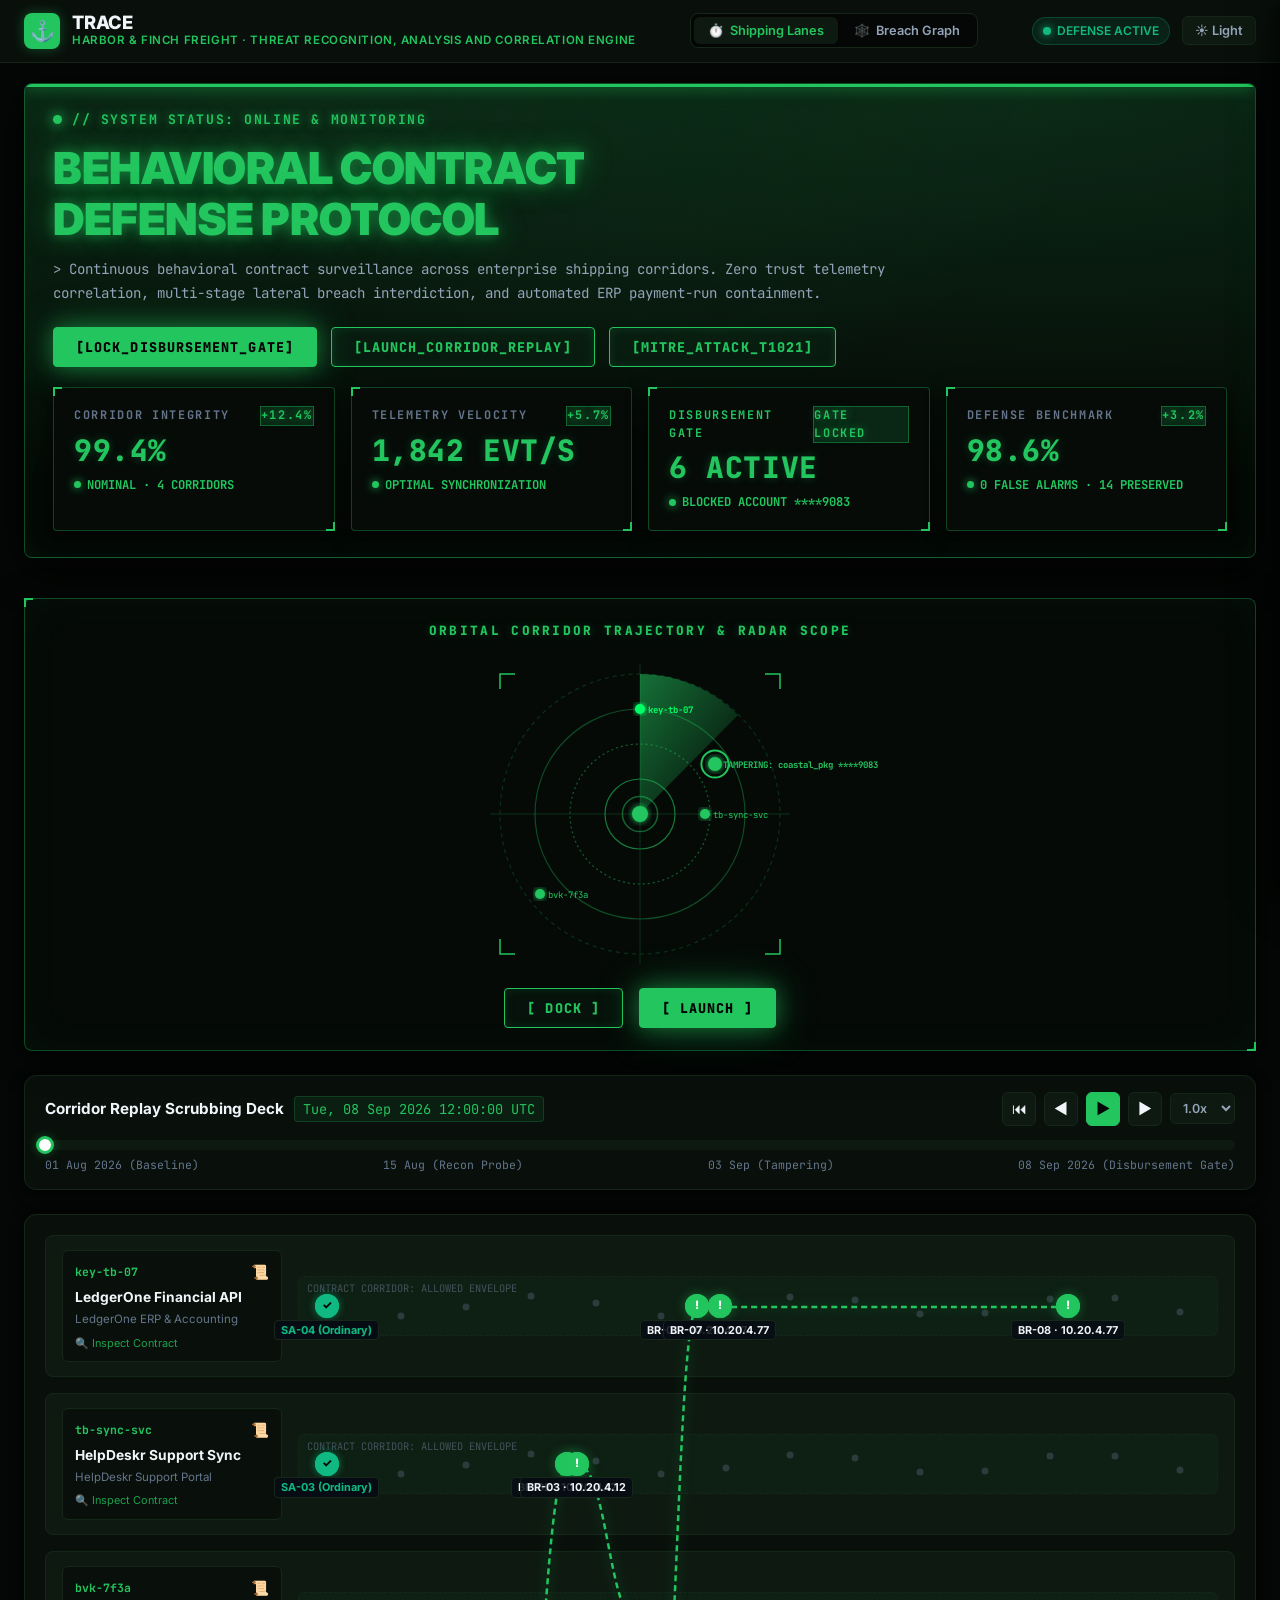
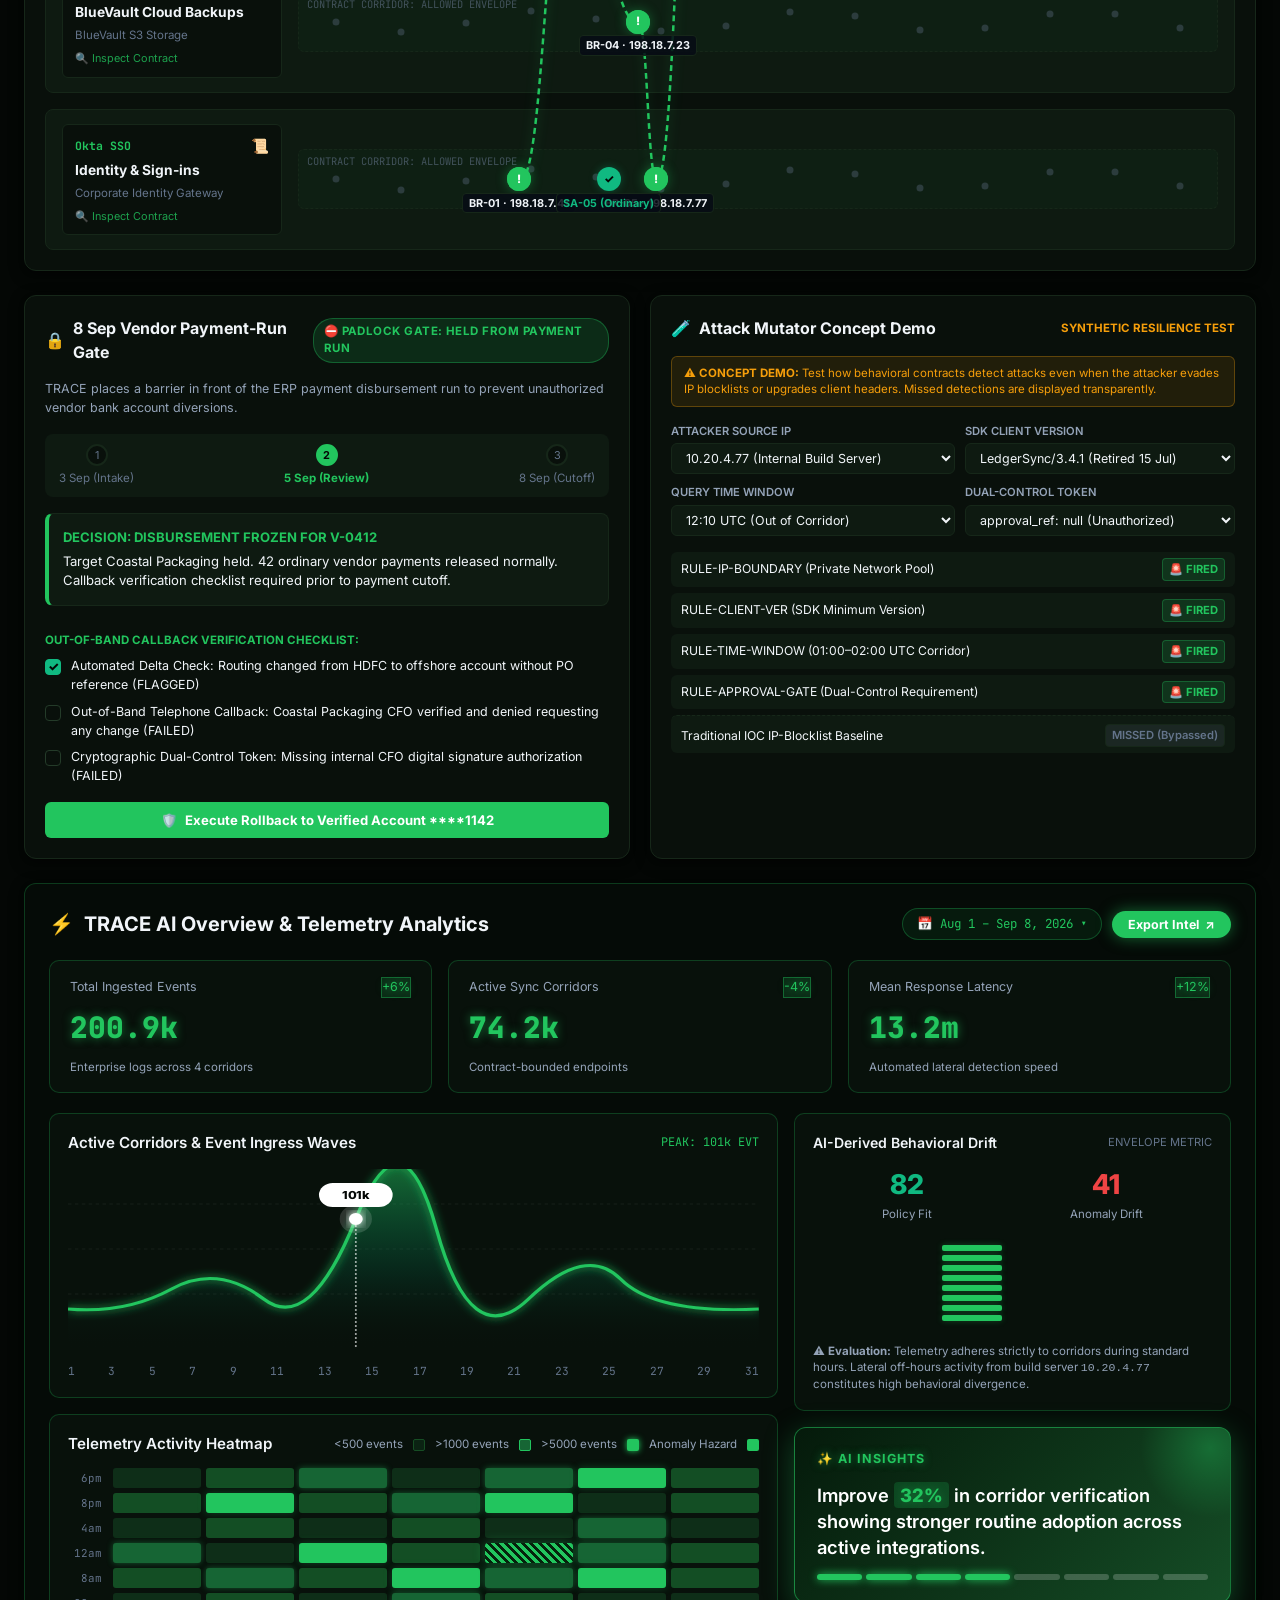
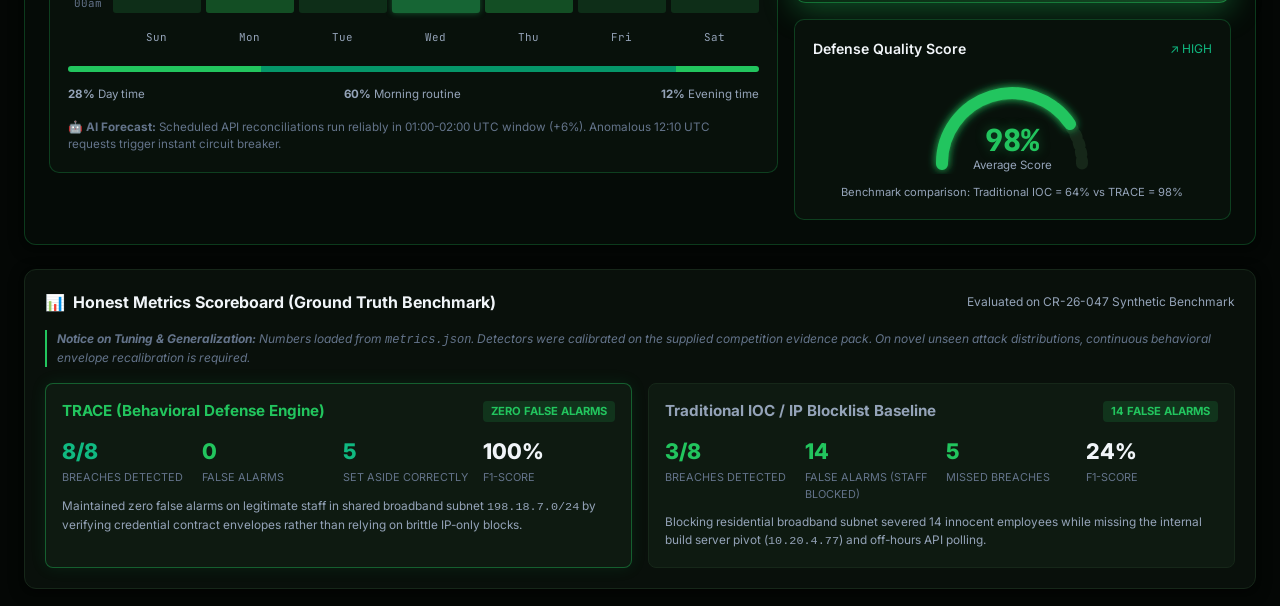
==== commit f9030016: "Rename product branding from Contract Watch to TRACE across frontend and docs" ====
--- a/index.html
+++ b/index.html
@@ -3,7 +3,7 @@
 <head>
   <meta charset="UTF-8">
   <meta name="viewport" content="width=device-width, initial-scale=1.0">
-  <title>Contract Watch — Harbor & Finch Freight Defense System</title>
+  <title>TRACE — Threat Recognition, Analysis and Correlation Engine</title>
   <link rel="stylesheet" href="styles.css">
   <link rel="preconnect" href="https://fonts.googleapis.com">
   <link rel="preconnect" href="https://fonts.gstatic.com" crossorigin>
@@ -16,8 +16,8 @@
     <div class="brand-section">
       <div class="brand-crest" aria-hidden="true">⚓</div>
       <div class="brand-text">
-        <h1>CONTRACT WATCH</h1>
-        <p>Harbor &amp; Finch Freight · Behavioral Defense Engine</p>
+        <h1>TRACE</h1>
+        <p>Harbor &amp; Finch Freight · Threat Recognition, Analysis and Correlation Engine</p>
       </div>
     </div>
 
@@ -312,7 +312,7 @@
         </div>
 
         <p style="font-size:0.78rem; color:var(--text-secondary);">
-          Contract Watch places a barrier in front of the ERP payment disbursement run to prevent unauthorized vendor bank account diversions.
+          TRACE places a barrier in front of the ERP payment disbursement run to prevent unauthorized vendor bank account diversions.
         </p>
 
         <!-- Gate Stepper -->
@@ -424,7 +424,7 @@
       <!-- Top Analytics Bar -->
       <div class="analytics-top-bar">
         <div class="analytics-title">
-          <span>⚡</span> Contract Watch AI Overview &amp; Telemetry Analytics
+          <span>⚡</span> TRACE AI Overview &amp; Telemetry Analytics
         </div>
         <div class="analytics-top-actions">
           <span class="analytics-date-pill">📅 Aug 1 – Sep 8, 2026 ▾</span>
@@ -704,7 +704,7 @@
               </div>
             </div>
             <div style="font-size:0.7rem; color:var(--text-secondary); text-align:center;">
-              Benchmark comparison: Traditional IOC = 64% vs Contract Watch = 98%
+              Benchmark comparison: Traditional IOC = 64% vs TRACE = 98%
             </div>
           </div>
 
@@ -724,10 +724,10 @@
       </div>
 
       <div class="metrics-comparison-grid">
-        <!-- Contract Watch -->
+        <!-- TRACE Engine -->
         <div class="scoreboard-card champion">
           <div style="display:flex; justify-content:space-between; align-items:center;">
-            <b style="color:var(--lane-ledgerone); font-size:0.95rem;">Contract Watch (Behavioral Contracts)</b>
+            <b style="color:var(--lane-ledgerone); font-size:0.95rem;">TRACE (Behavioral Defense Engine)</b>
             <span style="font-size:0.7rem; background:rgba(34, 197, 94, 0.15); color:var(--lane-ledgerone); padding:2px 8px; border-radius:4px; font-weight:700;">ZERO FALSE ALARMS</span>
           </div>
           <div id="cw-stats-container" class="scoreboard-stats-row">
--- a/styles.css
+++ b/styles.css
@@ -1,5 +1,5 @@
 /* ==========================================================================
-   CONTRACT WATCH — HARBOR & FINCH FREIGHT DEFENSE SYSTEM
+   TRACE — HARBOR & FINCH FREIGHT DEFENSE SYSTEM
    Design System: Maritime Harbor Shipping-Lane Identity
    ========================================================================== */
 
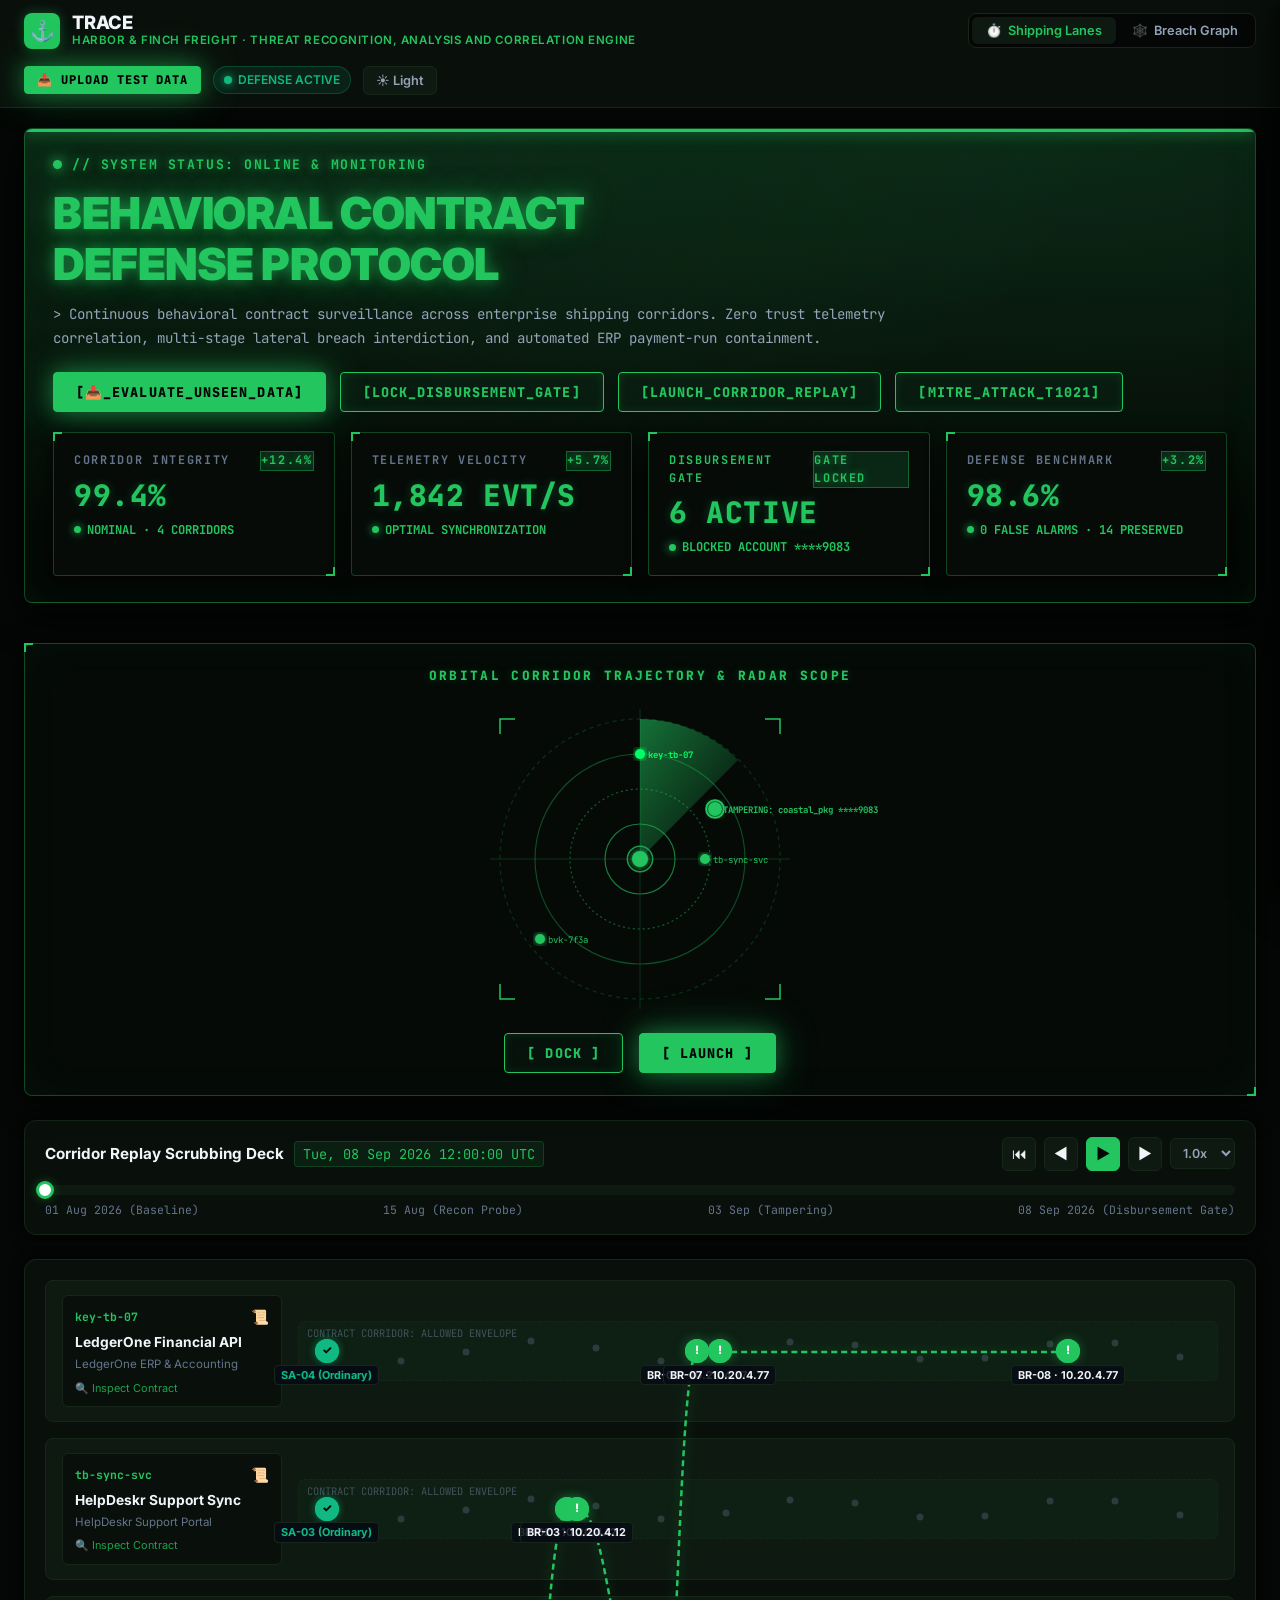
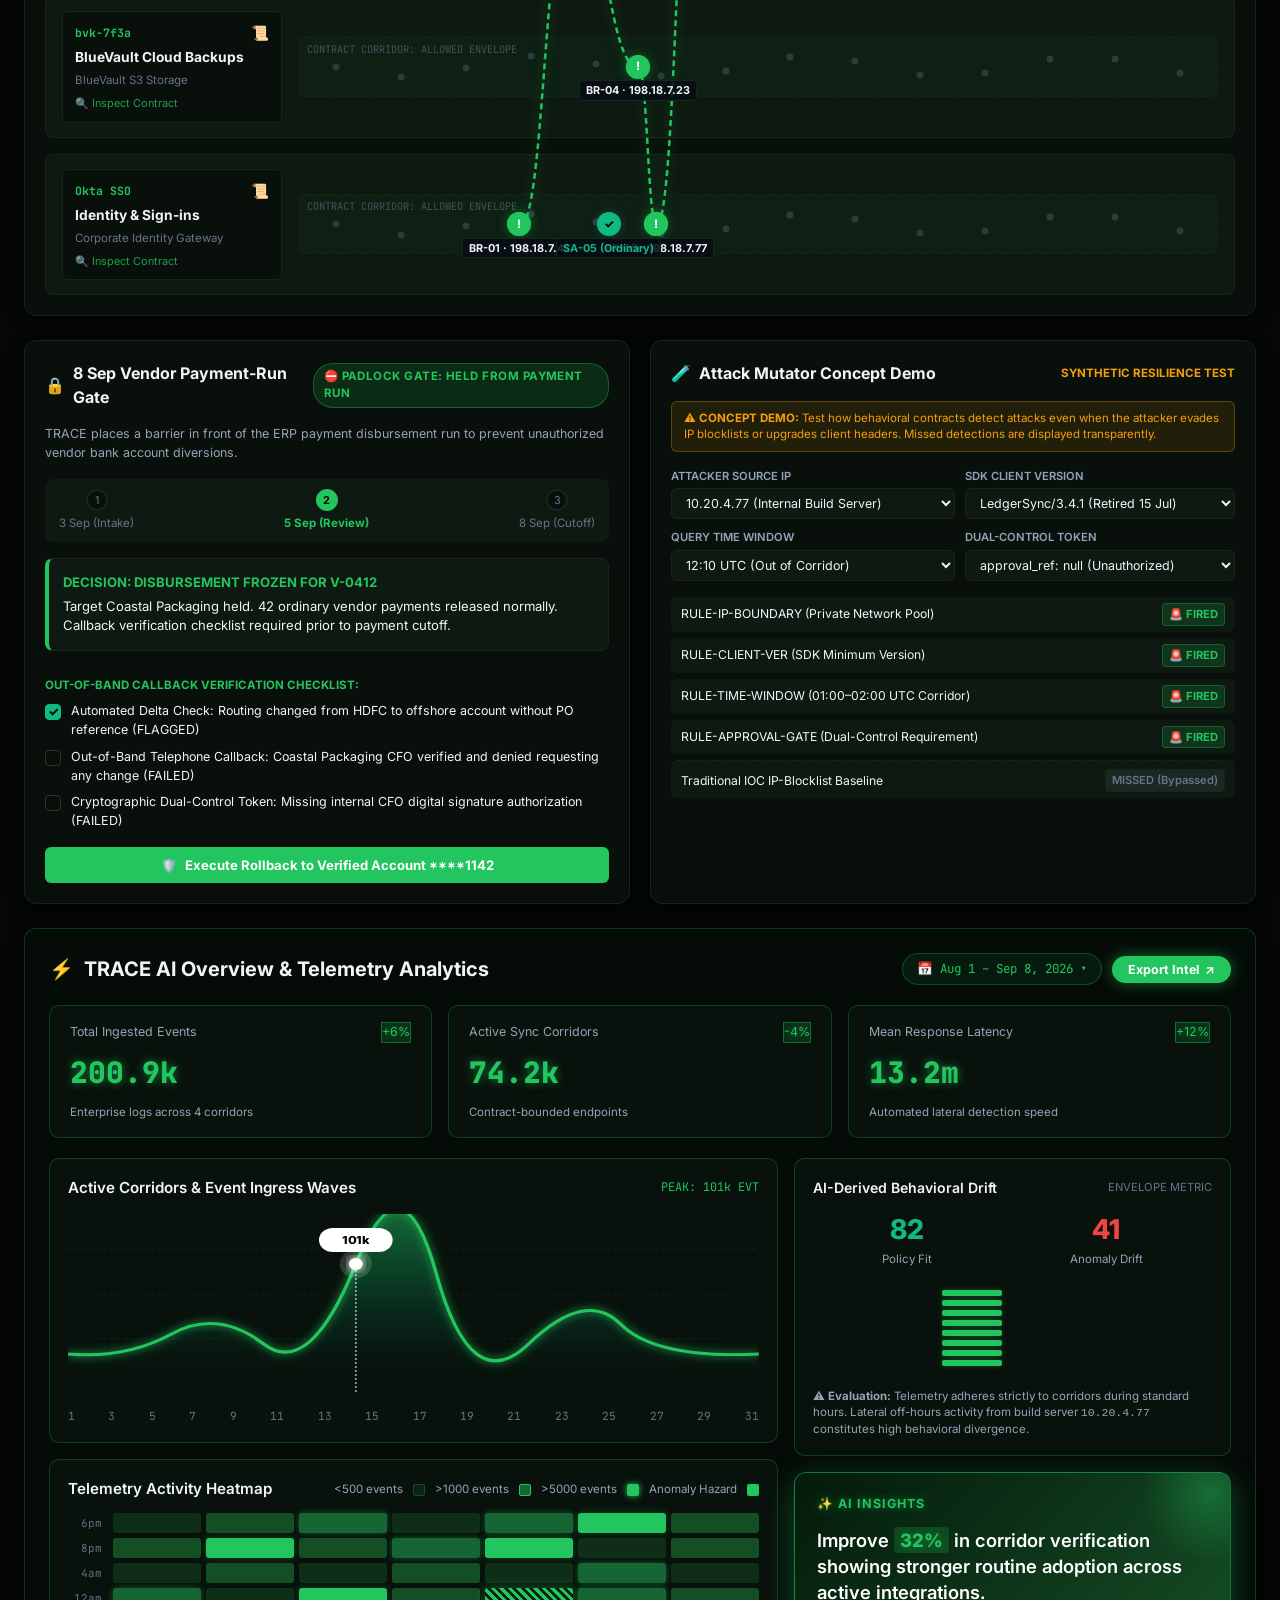
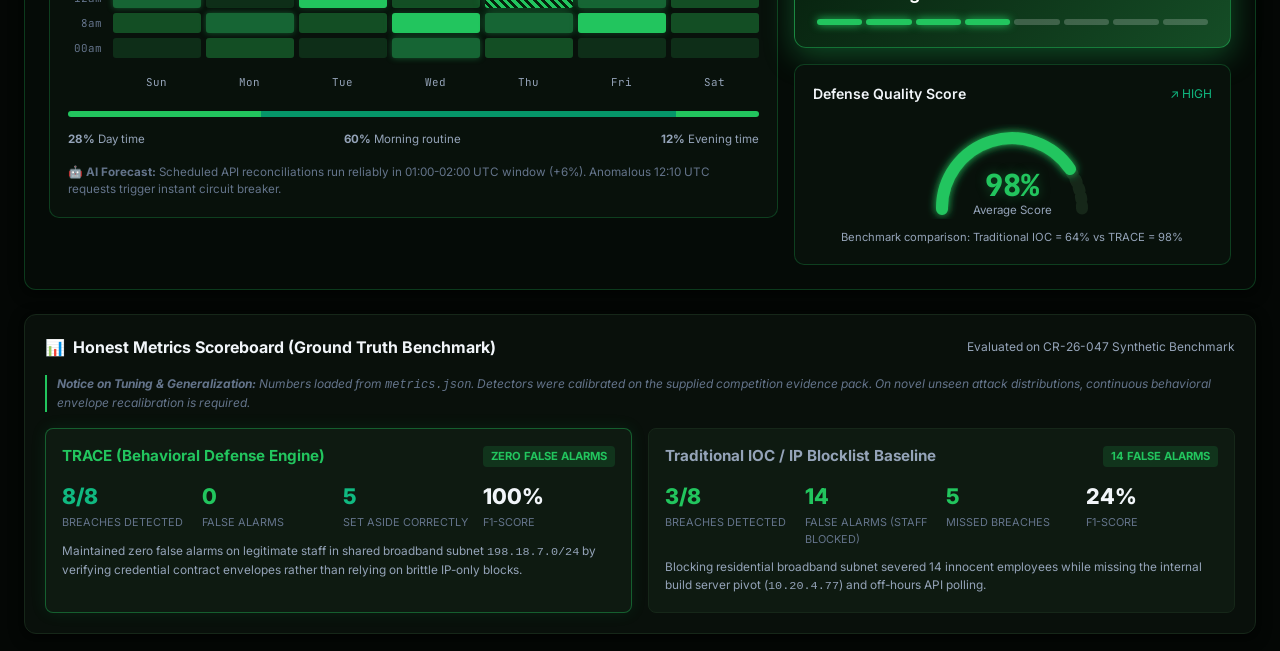
==== commit 8e217d6a: "Add live unseen test data ingestion and evaluation suite across Python engine and Cyber HUD" ====
--- a/index.html
+++ b/index.html
@@ -33,6 +33,9 @@
     </div>
 
     <div class="masthead-right">
+      <button id="btn-open-ingestion-modal" class="cyber-btn cyber-btn-launch" style="padding:5px 12px; font-size:0.75rem;" title="Upload or paste unseen evaluator test data">
+        📥 UPLOAD TEST DATA
+      </button>
       <div class="status-pill" title="Defense Engine actively monitoring shipping corridors">
         <span class="beacon-pulse" aria-hidden="true"></span>
         <span>DEFENSE ACTIVE</span>
@@ -60,7 +63,10 @@
         &gt; Continuous behavioral contract surveillance across enterprise shipping corridors. Zero trust telemetry correlation, multi-stage lateral breach interdiction, and automated ERP payment-run containment.
       </p>
       <div class="cyber-hero-actions">
-        <button id="hero-btn-lockdown" class="cyber-btn cyber-btn-launch" title="Isolate Corridors &amp; Lock Disbursement Gate">
+        <button id="hero-btn-open-ingest" class="cyber-btn cyber-btn-launch" title="Upload and test unseen evaluation data">
+          [📥_EVALUATE_UNSEEN_DATA]
+        </button>
+        <button id="hero-btn-lockdown" class="cyber-btn cyber-btn-dock" title="Isolate Corridors &amp; Lock Disbursement Gate">
           [LOCK_DISBURSEMENT_GATE]
         </button>
         <button id="hero-btn-launch-replay" class="cyber-btn cyber-btn-dock" title="Launch Automated Temporal Replay">
@@ -771,6 +777,121 @@
     </div>
   </aside>
 
+  <!-- Live Test Data Ingestion & Evaluator Modal -->
+  <div id="ingestion-modal-backdrop" class="drawer-backdrop" aria-hidden="true" style="display:none;"></div>
+  <div id="ingestion-modal" class="ingestion-modal-container" role="dialog" aria-modal="true" aria-labelledby="modal-ingestion-title" style="display:none;">
+    <div class="modal-header">
+      <div>
+        <h2 id="modal-ingestion-title" style="font-size:1.05rem; font-weight:700; color:var(--text-primary); margin:0 0 2px 0;">
+          🧪 Live Evaluator Test Ingestion Suite
+        </h2>
+        <div style="font-size:0.75rem; color:#22C55E; font-family:var(--font-mono);">
+          Zero-Trust Behavioral Contract Verification · Dynamic Anomaly Scoring
+        </div>
+      </div>
+      <button id="modal-close-btn" class="drawer-close-btn" aria-label="Close Modal">✕</button>
+    </div>
+
+    <div class="modal-body">
+      <!-- Drag & Drop Zone -->
+      <div id="dropzone-box" class="dropzone-box">
+        <input type="file" id="input-unseen-file" accept=".csv, .json, text/plain" style="display:none;">
+        <div style="font-size:2rem; margin-bottom:6px;">📁</div>
+        <div style="font-size:0.88rem; font-weight:700; color:var(--text-primary);">
+          Drag &amp; drop test CSV or JSON file here, or <span style="color:#22C55E; text-decoration:underline;">browse files</span>
+        </div>
+        <div style="font-size:0.72rem; color:var(--text-muted); margin-top:4px;">
+          Supports API access logs, audit events, or sign-in telemetry
+        </div>
+      </div>
+
+      <!-- Quick 1-Click Evaluator Sample Batches -->
+      <div>
+        <div style="font-size:0.75rem; font-weight:700; color:var(--lane-ledgerone); text-transform:uppercase; margin-bottom:6px;">
+          ⚡ Or Load 1-Click Evaluator Benchmark Batches:
+        </div>
+        <div class="quick-batch-btns">
+          <button id="btn-batch-attacks" class="quick-batch-btn">🚨 Load Unseen Attack Batch</button>
+          <button id="btn-batch-benign" class="quick-batch-btn">🏢 Load Innocent Staff Traffic</button>
+          <button id="btn-batch-stress" class="quick-batch-btn">⚖️ Load 10-Event Stress Batch</button>
+        </div>
+      </div>
+
+      <!-- Raw text toggle/input -->
+      <div>
+        <div style="display:flex; justify-content:space-between; align-items:center; margin-bottom:4px;">
+          <span style="font-size:0.74rem; color:var(--text-secondary); font-weight:600;">Or paste raw CSV / JSON text:</span>
+          <button id="btn-paste-sample" style="background:none; border:none; color:#22C55E; font-size:0.72rem; cursor:pointer;">Fill Template</button>
+        </div>
+        <textarea id="modal-paste-area" style="width:100%; height:70px; background:#040705; border:1px solid rgba(34, 197, 94, 0.3); border-radius:6px; color:#E2E8F0; font-family:var(--font-mono); font-size:0.75rem; padding:8px; box-sizing:border-box;" placeholder="ts_utc,source_ip,endpoint,method,api_key_id,approval_ref,vendor_id,target_account"></textarea>
+      </div>
+
+      <button id="btn-run-evaluation" class="rollback-btn" style="background:#22C55E; color:#040705; font-weight:800; border:none;">
+        ⚡ Run Live Contract Verification Engine
+      </button>
+
+      <!-- Live Evaluation Results Area -->
+      <div id="modal-results-container" style="display:none;">
+        <div style="border-top:1px solid rgba(34, 197, 94, 0.2); padding-top:14px; margin-top:6px;">
+          <div style="display:flex; justify-content:space-between; align-items:center; margin-bottom:10px;">
+            <span style="font-size:0.85rem; font-weight:700; color:#22C55E;">📊 Live Evaluation Scorecard</span>
+            <span id="eval-batch-name" style="font-size:0.72rem; color:var(--text-muted); font-family:var(--font-mono);">Batch Results</span>
+          </div>
+
+          <!-- Mini KPI Row -->
+          <div style="display:grid; grid-template-columns:repeat(4, 1fr); gap:10px; margin-bottom:12px;">
+            <div style="background:#040705; border:1px solid rgba(34, 197, 94, 0.2); border-radius:6px; padding:10px; text-align:center;">
+              <div style="font-size:0.68rem; color:var(--text-muted);">INGESTED</div>
+              <div id="modal-kpi-ingested" style="font-size:1.2rem; font-weight:800; color:#22C55E;">0</div>
+            </div>
+            <div style="background:#040705; border:1px solid rgba(34, 197, 94, 0.2); border-radius:6px; padding:10px; text-align:center;">
+              <div style="font-size:0.68rem; color:var(--text-muted);">THREATS FLAGGED</div>
+              <div id="modal-kpi-threats" style="font-size:1.2rem; font-weight:800; color:#22C55E;">0</div>
+            </div>
+            <div style="background:#040705; border:1px solid rgba(34, 197, 94, 0.2); border-radius:6px; padding:10px; text-align:center;">
+              <div style="font-size:0.68rem; color:var(--text-muted);">BENIGN PRESERVED</div>
+              <div id="modal-kpi-benign" style="font-size:1.2rem; font-weight:800; color:#22C55E;">0</div>
+            </div>
+            <div style="background:#040705; border:1px solid rgba(34, 197, 94, 0.2); border-radius:6px; padding:10px; text-align:center;">
+              <div style="font-size:0.68rem; color:var(--text-muted);">FALSE ALARMS</div>
+              <div id="modal-kpi-fp" style="font-size:1.2rem; font-weight:800; color:#22C55E;">0 (0.0%)</div>
+            </div>
+          </div>
+
+          <!-- Results Table Container -->
+          <div id="modal-table-wrap" style="max-height:220px; overflow-y:auto; border:1px solid rgba(34, 197, 94, 0.2); border-radius:6px;">
+            <table class="modal-results-table">
+              <thead>
+                <tr>
+                  <th>Status</th>
+                  <th>Timestamp</th>
+                  <th>Source IP</th>
+                  <th>Actor / Entity</th>
+                  <th>Target Endpoint</th>
+                  <th>Violated Rule / Preservation Rationale</th>
+                </tr>
+              </thead>
+              <tbody id="modal-results-tbody">
+                <!-- Dynamically populated -->
+              </tbody>
+            </table>
+          </div>
+
+          <!-- Bottom Actions -->
+          <div style="display:flex; gap:10px; margin-top:14px;">
+            <button id="btn-merge-timeline" class="cyber-btn cyber-btn-launch" style="flex:1;" title="Merge test events into live radar scope and scrubber">
+              🚀 Merge Into Live Timeline &amp; Radar
+            </button>
+            <button id="btn-download-eval-json" class="cyber-btn cyber-btn-dock" style="flex:1;" title="Export evaluation results as JSON">
+              📥 Download Report (JSON)
+            </button>
+          </div>
+        </div>
+      </div>
+
+    </div>
+  </div>
+
   <!-- Scripts -->
   <script src="app.js"></script>
 </body>
--- a/styles.css
+++ b/styles.css
@@ -2149,3 +2149,122 @@
   color: #94A3B8;
   margin-top: 2px;
 }
+
+/* Ingestion Modal & Live Test Data Evaluator */
+.ingestion-modal-container {
+  position: fixed;
+  top: 50%;
+  left: 50%;
+  transform: translate(-50%, -50%);
+  width: 90%;
+  max-width: 860px;
+  max-height: 88vh;
+  background: #08110B;
+  border: 1px solid #22C55E;
+  box-shadow: 0 0 35px rgba(34, 197, 94, 0.25), 0 20px 40px rgba(0, 0, 0, 0.85);
+  border-radius: 12px;
+  z-index: 1050;
+  display: flex;
+  flex-direction: column;
+  overflow: hidden;
+  color: #E2E8F0;
+}
+
+.modal-header {
+  display: flex;
+  justify-content: space-between;
+  align-items: center;
+  padding: 16px 22px;
+  background: #0B190E;
+  border-bottom: 1px solid rgba(34, 197, 94, 0.25);
+}
+
+.modal-body {
+  padding: 20px 24px;
+  overflow-y: auto;
+  display: flex;
+  flex-direction: column;
+  gap: 16px;
+}
+
+.dropzone-box {
+  border: 2px dashed rgba(34, 197, 94, 0.4);
+  background: rgba(34, 197, 94, 0.04);
+  border-radius: 8px;
+  padding: 24px;
+  text-align: center;
+  cursor: pointer;
+  transition: all 0.2s ease;
+}
+
+.dropzone-box:hover, .dropzone-box.dragover {
+  border-color: #22C55E;
+  background: rgba(34, 197, 94, 0.1);
+  box-shadow: 0 0 15px rgba(34, 197, 94, 0.15);
+}
+
+.quick-batch-btns {
+  display: flex;
+  gap: 10px;
+  flex-wrap: wrap;
+}
+
+.quick-batch-btn {
+  flex: 1;
+  min-width: 170px;
+  padding: 8px 12px;
+  font-size: 0.78rem;
+  background: #0B1E11;
+  border: 1px solid rgba(34, 197, 94, 0.3);
+  color: #22C55E;
+  border-radius: 6px;
+  cursor: pointer;
+  font-weight: 600;
+  transition: all 0.2s ease;
+}
+
+.quick-batch-btn:hover {
+  background: #143820;
+  border-color: #22C55E;
+}
+
+.modal-results-table {
+  width: 100%;
+  border-collapse: collapse;
+  font-size: 0.76rem;
+  margin-top: 10px;
+}
+
+.modal-results-table th, .modal-results-table td {
+  padding: 8px 10px;
+  border: 1px solid rgba(34, 197, 94, 0.15);
+  text-align: left;
+}
+
+.modal-results-table th {
+  background: #0B1E11;
+  color: #22C55E;
+  font-family: var(--font-mono);
+}
+
+.modal-results-table tr:nth-child(even) {
+  background: rgba(255, 255, 255, 0.02);
+}
+
+.badge-threat {
+  background: rgba(34, 197, 94, 0.2);
+  color: #22C55E;
+  padding: 2px 6px;
+  border-radius: 4px;
+  font-weight: 700;
+  font-size: 0.7rem;
+}
+
+.badge-nominal {
+  background: rgba(34, 197, 94, 0.2);
+  color: #22C55E;
+  padding: 2px 6px;
+  border-radius: 4px;
+  font-weight: 700;
+  font-size: 0.7rem;
+}
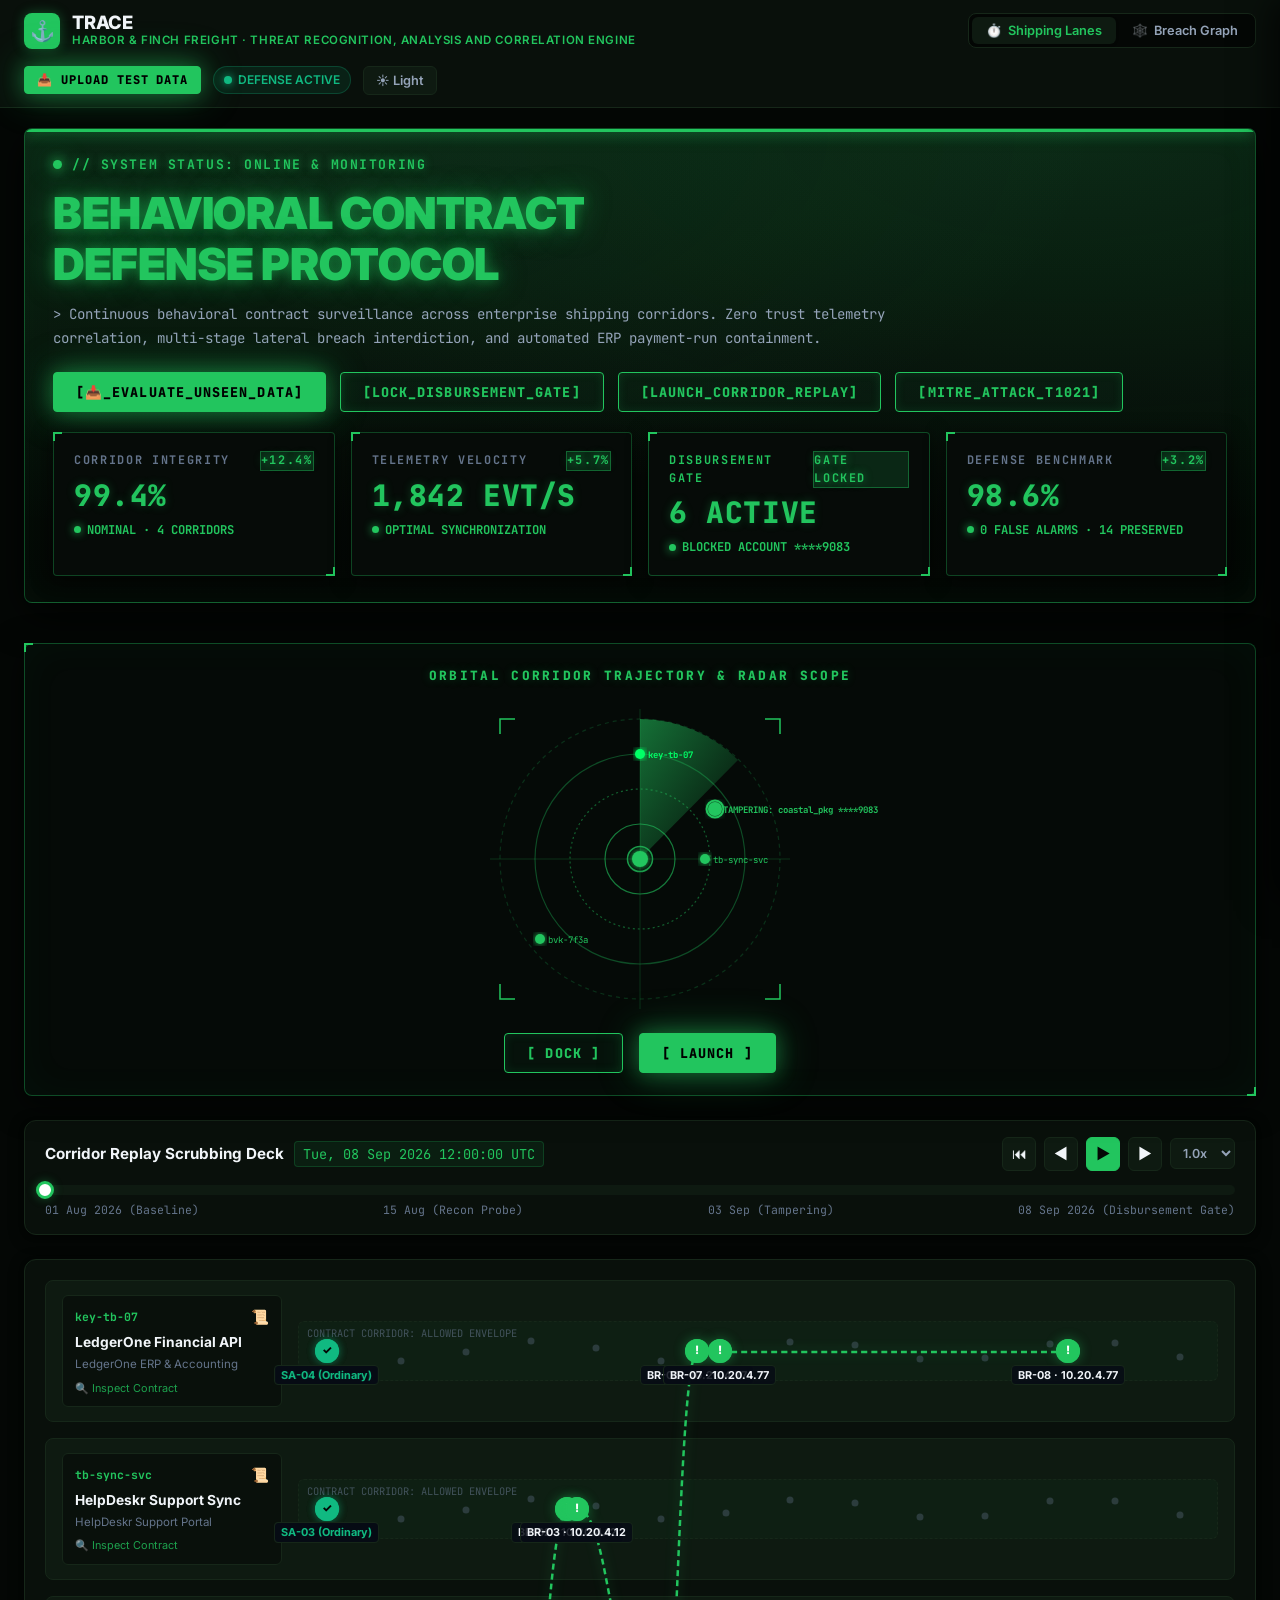
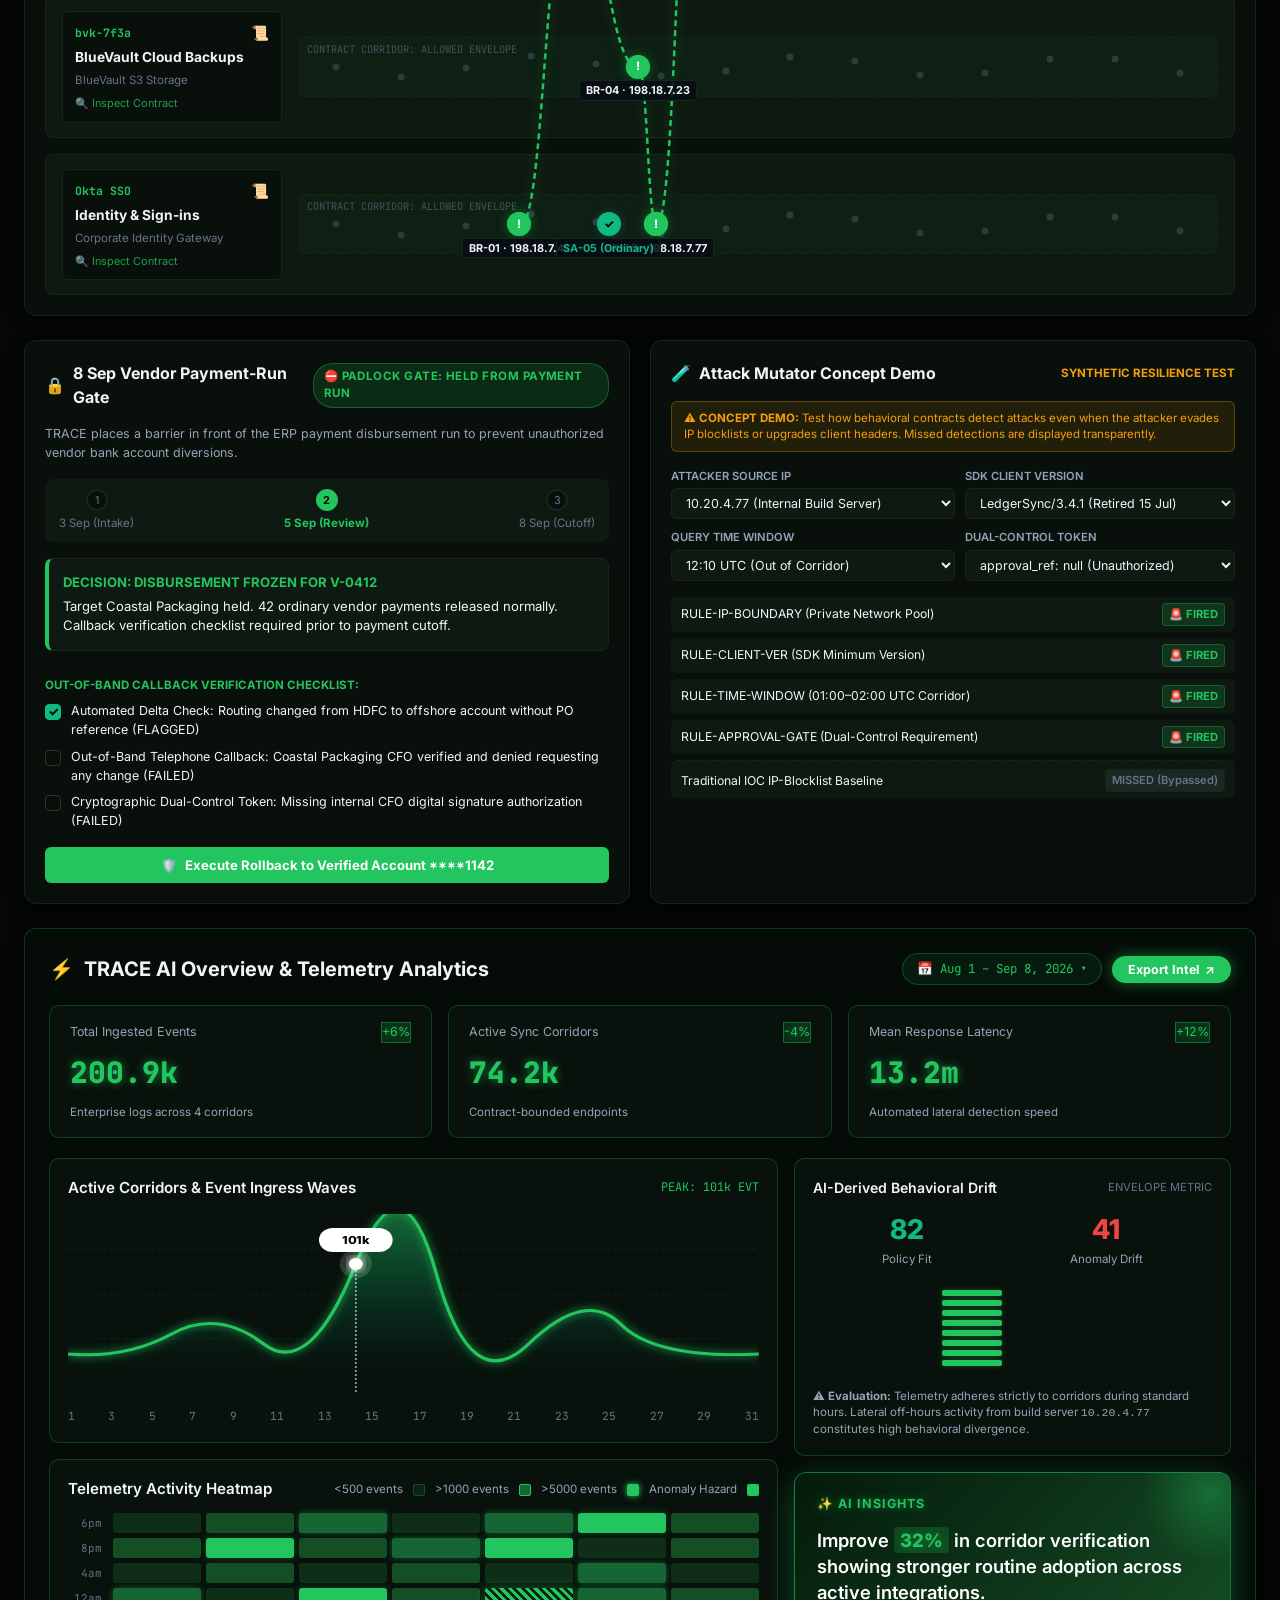
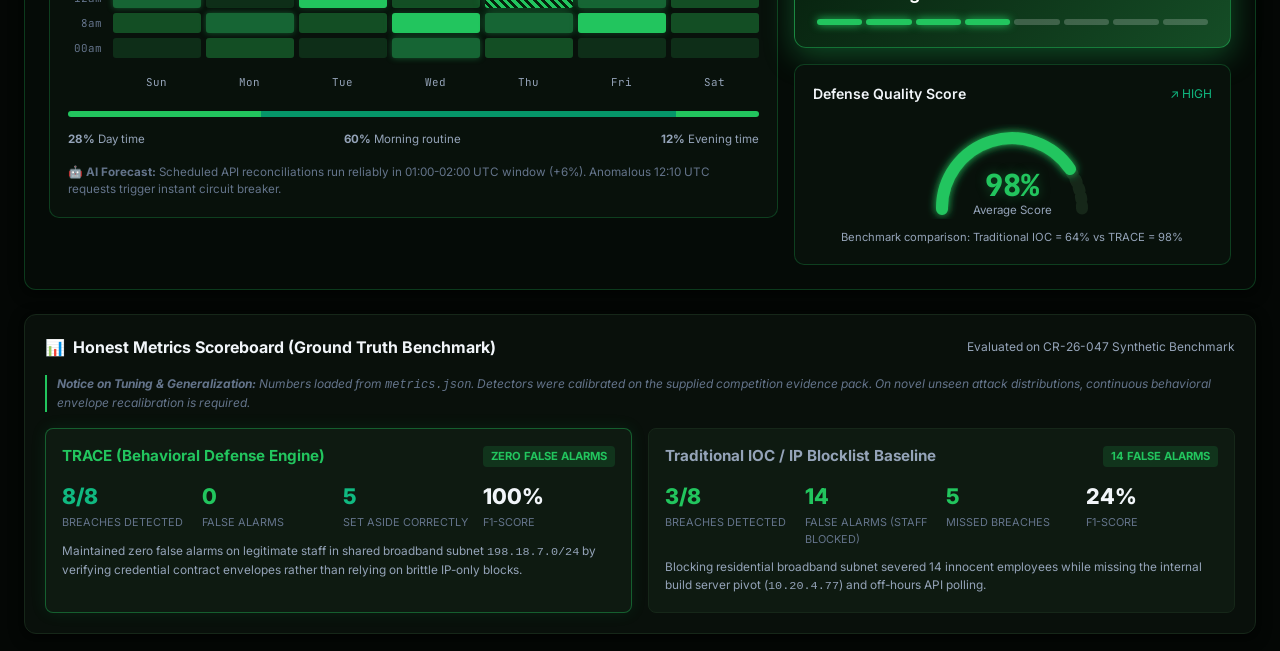
==== commit 6b278bf3: "Fix upload test data modal click handler, z-index, and backdrop styling" ====
--- a/index.html
+++ b/index.html
@@ -778,7 +778,7 @@
   </aside>
 
   <!-- Live Test Data Ingestion & Evaluator Modal -->
-  <div id="ingestion-modal-backdrop" class="drawer-backdrop" aria-hidden="true" style="display:none;"></div>
+  <div id="ingestion-modal-backdrop" class="modal-backdrop" aria-hidden="true" style="display:none;"></div>
   <div id="ingestion-modal" class="ingestion-modal-container" role="dialog" aria-modal="true" aria-labelledby="modal-ingestion-title" style="display:none;">
     <div class="modal-header">
       <div>
--- a/styles.css
+++ b/styles.css
@@ -2151,6 +2151,24 @@
 }
 
 /* Ingestion Modal & Live Test Data Evaluator */
+.modal-backdrop {
+  position: fixed;
+  top: 0;
+  left: 0;
+  width: 100vw;
+  height: 100vh;
+  background-color: rgba(0, 0, 0, 0.75);
+  backdrop-filter: blur(4px);
+  z-index: 1040;
+  display: none;
+}
+
+.modal-backdrop.active {
+  display: block !important;
+  opacity: 1 !important;
+  pointer-events: auto !important;
+}
+
 .ingestion-modal-container {
   position: fixed;
   top: 50%;
@@ -2170,6 +2188,10 @@
   color: #E2E8F0;
 }
 
+.ingestion-modal-container.active {
+  display: flex !important;
+}
+
 .modal-header {
   display: flex;
   justify-content: space-between;
